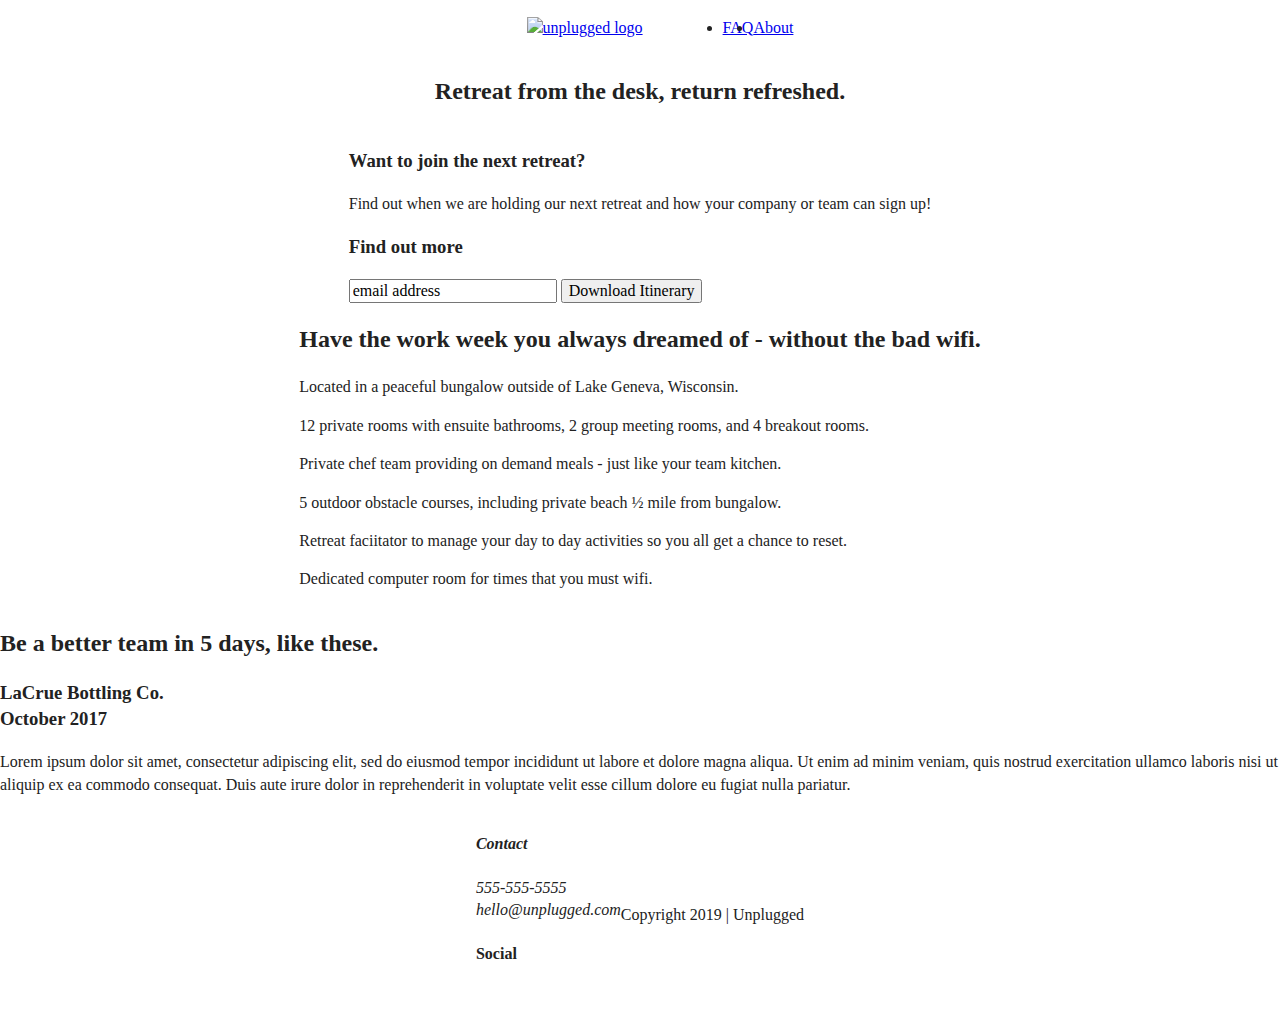
==== index.html @ 2c7565e3 "initial css model and updated index home and about pages" ====
<!doctype html>
<html class="no-js" lang="">

<head>
  <meta charset="utf-8">
  <title>Unplugged Site</title>
  <meta name="description" content="">
  <meta name="viewport" content="width=device-width, initial-scale=1">

  <link rel="manifest" href="site.webmanifest">
  <link rel="apple-touch-icon" href="icon.png">
  <!-- Place favicon.ico in the root directory -->

  <link rel="stylesheet" href="css/normalize.css">
  <link rel="stylesheet" href="css/main.css">

  <meta name="theme-color" content="#fafafa">
</head>

<body>
  <!--[if IE]>
    <p class="browserupgrade">You are using an <strong>outdated</strong> browser. Please <a href="https://browsehappy.com/">upgrade your browser</a> to improve your experience and security.</p>
  <![endif]-->

<!--header-->
<header>
    <div class="content-wrapper">
        <figure><a href="#"><img src="#" alt="unplugged logo"></a></figure>
            <div class="header-divider"></div>    
            <nav>
                <ul>
                    <li><a href="faq/index.html" target="_blank">FAQ</a></li>
                    <li><a href="about/index.html" target="_blank">About</a></li>
                </ul>    
            </nav>
    </div>
</header>

<main>
    
    <section class="hero-area">
        <div class="content-wrapper">
            <h2>Retreat from the desk, return refreshed.</h2>
            <!--hero image goes in the background here-->
        </div>
    </section>    

    <aside>
        <div class="content-wrapper">
        <div class="form-description">
            <h3>Want to join the next retreat?</h3>
                <p>Find out when we are holding our next retreat and how your company or team can sign up!</p>
        </div>
        
        <div class="form">
            <h3>Find out more</h3>
                <!--form and download goes here-->
                <input type="text" name="name" value="email address">
                <input type="button" value="Download Itinerary">
        </div>
        </div><!--aside wrapper ends here-->
    </aside>
    
    <section class="features">
        <div class="content-wrapper">            
            <h2>Have the work week you always dreamed of &dash; without the bad wifi.</h2>
            <div class="features-items">
                
            <article class="location-info">
                <!--tent icon goes here -->
                <p class="fontawesome-icon"></p>
                <p class="features-item-description">Located in a peaceful bungalow outside of Lake Geneva, Wisconsin.</p>
            </article>

            <article class="accomodations">
                <!--bed icon goes here-->
                <p class="fontawesome-icon"></p>
                <p class="features-item-description">12 private rooms with ensuite bathrooms, 2 group meeting rooms, and 4 breakout rooms.</p>
            </article>

            <article class="meals-info">
                <!--utinsils icon goes here -->
                <p class="fontawesome-icon"></p>
                <p class="features-item-description">Private chef team providing on demand meals - just like your team kitchen.</p>
            </article>

            <article class="team-challenges">
                <!--footprint icon goes here -->
                <p class="fontawesome-icon"></p>
                <p class="features-item-description">5 outdoor obstacle courses, including private beach &half; mile from bungalow.</p>
            </article>

            <article class="facilitator-info">
                <!--smiley face icon goes here -->
                <p class="fontawesome-icon"></p>
                <p class="features-item-description">Retreat faciitator to manage your day to day activities so you all get a chance to reset.</p>
            </article>

            <article class="wifi-info">
                <!--wifi icon goes here-->
                <p class="fontawesome-icon"></p>
                <p class="features-item-description">Dedicated computer room for times that you must wifi.</p>
            </article>
           </div>
        </div>
    </section>
    
    <section class="reviews">
        <div class="content-wrapper">
            <h2>Be a better team in 5 days, like these.</h2>
        
        <article class="reveiw-details">
                <!--team picture goes here-->
                    
                <div class="team-date">
                    <h3>LaCrue Bottling Co. <br> October 2017</h3>
                        <!--description of team experience here -->
                        <p>Lorem ipsum dolor sit amet, consectetur adipiscing elit, sed do eiusmod tempor incididunt ut labore et dolore magna aliqua. Ut enim ad minim veniam, quis nostrud exercitation ullamco laboris nisi ut aliquip ex ea commodo consequat. Duis aute irure dolor in reprehenderit in voluptate velit esse cillum dolore eu fugiat nulla pariatur. </p>
                </div>
            </article>  
        </div>
    </section>
    
</main> <!--end main wrapper-->
    
<footer>
    <div class="content-wrapper">
        <div class="footer-content>">
            <address class="contact">
                <h4>Contact</h4>
                <p>555-555-5555<br>
                hello@unplugged.com</p>
            </address>
            
            <div class="social">
                    <h4>Social</h4>
                <div class="social-icons">
                    <p><a href="https://www.facebook.com/BellaU#!/BellaU" target="_blank"></a></p>
                    <!--other social links here-->
                    <p><a href="https://twitter.com/BelladonnaU/followers" target="_blank"></a></p>
                    <p><a href="https://www.instagram.com/mikkibu/" target="_blank"></a></p>
                </div>
            </div>
        </div> <!--footer content ends -->
    </div> <!--footer content-wrapper ends -->
    
    <div class="copyright">
        <p>Copyright 2019 &vert; Unplugged</p>
    </div>
</footer>    
  
    

    
<!-- Add your site or application content here -->
  
  <script src="js/vendor/modernizr-3.7.1.min.js"></script>
  <script src="https://code.jquery.com/jquery-3.4.1.min.js" integrity="sha256-CSXorXvZcTkaix6Yvo6HppcZGetbYMGWSFlBw8HfCJo=" crossorigin="anonymous"></script>
  <script>window.jQuery || document.write('<script src="js/vendor/jquery-3.4.1.min.js"><\/script>')</script>
  <script src="js/plugins.js"></script>
  <script src="js/main.js"></script>

  <!-- Google Analytics: change UA-XXXXX-Y to be your site's ID. -->
  <script>
    window.ga = function () { ga.q.push(arguments) }; ga.q = []; ga.l = +new Date;
    ga('create', 'UA-XXXXX-Y', 'auto'); ga('set','transport','beacon'); ga('send', 'pageview')
  </script>
  <script src="https://www.google-analytics.com/analytics.js" async></script>
</body>

</html>
---- css/main.css ----
/*! HTML5 Boilerplate v7.2.0 | MIT License | https://html5boilerplate.com/ */

/* main.css 2.0.0 | MIT License | https://github.com/h5bp/main.css#readme */
/*
 * What follows is the result of much research on cross-browser styling.
 * Credit left inline and big thanks to Nicolas Gallagher, Jonathan Neal,
 * Kroc Camen, and the H5BP dev community and team.
 */

/* ==========================================================================
   Base styles: opinionated defaults
   ========================================================================== */

html {
  color: #222;
  font-size: 1em;
  line-height: 1.4;
}

/*
 * Remove text-shadow in selection highlight:
 * https://twitter.com/miketaylr/status/12228805301
 *
 * Vendor-prefixed and regular ::selection selectors cannot be combined:
 * https://stackoverflow.com/a/16982510/7133471
 *
 * Customize the background color to match your design.
 */

::-moz-selection {
  background: #b3d4fc;
  text-shadow: none;
}

::selection {
  background: #b3d4fc;
  text-shadow: none;
}

/*
 * A better looking default horizontal rule
 */

hr {
  display: block;
  height: 1px;
  border: 0;
  border-top: 1px solid #ccc;
  margin: 1em 0;
  padding: 0;
}

/*
 * Remove the gap between audio, canvas, iframes,
 * images, videos and the bottom of their containers:
 * https://github.com/h5bp/html5-boilerplate/issues/440
 */

audio,
canvas,
iframe,
img,
svg,
video {
  vertical-align: middle;
}

/*
 * Remove default fieldset styles.
 */

fieldset {
  border: 0;
  margin: 0;
  padding: 0;
}

/*
 * Allow only vertical resizing of textareas.
 */

textarea {
  resize: vertical;
}

/* ==========================================================================
   Browser Upgrade Prompt
   ========================================================================== */

.browserupgrade {
  margin: 0.2em 0;
  background: #ccc;
  color: #000;
  padding: 0.2em 0;
}

/* ==========================================================================
   Author's custom styles
   ========================================================================== */
 /*****header footer base styles*****/

header, footer {
    display: flex;
    justify-content: center;
    align-items: center;
    flex-flow: row wrap;
}

/* header styles */

header {
    display: flex;
    justify-content: center;
    align-items: center;
    flex-flow: row wrap;

}
header .content-wrapper {
    display: flex;
    justify-content: center;
    align-items: center;
    flex-flow: row wrap;
}
header figure {

}
.header-divider {

}
header nav {
    display: flex;
    justify-content: center;
    align-items: center;
    flex-flow: row wrap;
}
header na {
    display: flex;
    justify-content: space-around;
    align-items: center;
    flex-flow: row wrap;
}
header nav ul {
    display: flex;
    justify-content: space-around;
}
/*Footer */
footer {
    display: flex;
    justify-content: center;
    align-items: center;
    flex-flow: row wrap;
}
.footer content-wrapper {
    
}
.contact {
    
}
.social {
    
}
footer .social-icons {
    display: flex;
    justify-content: space-around;
    align-items: center;
}
footer .social-icons p {
    display: flex;
    justify-content: center;
    align-items: center;
}

/*****Mobile Styles - Homepage *****/

/* Hero Area */
.hero-area {
    display: flex;
    justify-content: center;
    flex-flow: row wrap;
}

.hero-area .content-wrapper {
    
}

/* Aside */

aside {
    display: flex;
    justify-content: center;
    align-items: center;
    flex-flow: row wrap;
}
aside .content-wrapper{
    
}
.form-description {
    
}
.form {
    
}

/*Features*/

.features {
    display: flex;
    justify-content: center;
    flex-flow: row wrap;
}

.features .content-wrapper {
    
}

.feature-items {
    display: flex;
    justify-content: center;
    align-items: center;
    flex-flow: row wrap;
}
.location-info{
    
}
.accomodations {
    
}

.meals-info{
    
}
.team-challenges {
    
}
.facilitator-info{
    
}
.wifi-info {
    
}

/*Reviews */

.reviews {
    display: flex;
    justify-content: center;
    flex-flow: row wrap;
}
.reviews .content-wrapper {
    
}
.review-details {
    
}
.team-date{
    
}

/**************** About Page ******************/

/* Mission */
.mission {
    display: flex;
    justify-content: center;
    align-items: center;
    flex-flow: row wrap;
}



/* Map */
.map figure {
    
}

/* Contact */
.contact-section {
    display: flex;
    justify-content: center;
    align-items: center;
    flex-flow: row wrap;
}




/**************** FAQ Page ********************/

faqs {
    display: flex;
    justify-content: center;
    flex-flow: row wrap;
}

faqs .content-wrapper {
    display: flex;
    justify-content: center;
    align-items: center;
    flex-flow: row wrap;
}


/* ==========================================================================
   Helper classes
   ========================================================================== */

/*
 * Hide visually and from screen readers
 */

.hidden {
  display: none !important;
}

/*
* Hide only visually, but have it available for screen readers:
* https://snook.ca/archives/html_and_css/hiding-content-for-accessibility
*
* 1. For long content, line feeds are not interpreted as spaces and small width
*    causes content to wrap 1 word per line:
*    https://medium.com/@jessebeach/beware-smushed-off-screen-accessible-text-5952a4c2cbfe
*/

.sr-only {
  border: 0;
  clip: rect(0, 0, 0, 0);
  height: 1px;
  margin: -1px;
  overflow: hidden;
  padding: 0;
  position: absolute;
  white-space: nowrap;
  width: 1px;
  /* 1 */
}

/*
* Extends the .sr-only class to allow the element
* to be focusable when navigated to via the keyboard:
* https://www.drupal.org/node/897638
*/

.sr-only.focusable:active,
.sr-only.focusable:focus {
  clip: auto;
  height: auto;
  margin: 0;
  overflow: visible;
  position: static;
  white-space: inherit;
  width: auto;
}

/*
* Hide visually and from screen readers, but maintain layout
*/

.invisible {
  visibility: hidden;
}

/*
* Clearfix: contain floats
*
* For modern browsers
* 1. The space content is one way to avoid an Opera bug when the
*    `contenteditable` attribute is included anywhere else in the document.
*    Otherwise it causes space to appear at the top and bottom of elements
*    that receive the `clearfix` class.
* 2. The use of `table` rather than `block` is only necessary if using
*    `:before` to contain the top-margins of child elements.
*/

.clearfix:before,
.clearfix:after {
  content: " ";
  /* 1 */
  display: table;
  /* 2 */
}

.clearfix:after {
  clear: both;
}

/* ==========================================================================
   EXAMPLE Media Queries for Responsive Design.
   These examples override the primary ('mobile first') styles.
   Modify as content requires.
   ========================================================================== */

@media only screen and (min-width: 35em) {
  /* Style adjustments for viewports that meet the condition */
}

@media print,
  (-webkit-min-device-pixel-ratio: 1.25),
  (min-resolution: 1.25dppx),
  (min-resolution: 120dpi) {
  /* Style adjustments for high resolution devices */
}

/* ==========================================================================
   Print styles.
   Inlined to avoid the additional HTTP request:
   https://www.phpied.com/delay-loading-your-print-css/
   ========================================================================== */

@media print {
  *,
  *:before,
  *:after {
    background: transparent !important;
    color: #000 !important;
    /* Black prints faster */
    -webkit-box-shadow: none !important;
    box-shadow: none !important;
    text-shadow: none !important;
  }
  a,
  a:visited {
    text-decoration: underline;
  }
  a[href]:after {
    content: " (" attr(href) ")";
  }
  abbr[title]:after {
    content: " (" attr(title) ")";
  }
  /*
     * Don't show links that are fragment identifiers,
     * or use the `javascript:` pseudo protocol
     */
  a[href^="#"]:after,
  a[href^="javascript:"]:after {
    content: "";
  }
  pre {
    white-space: pre-wrap !important;
  }
  pre,
  blockquote {
    border: 1px solid #999;
    page-break-inside: avoid;
  }
  /*
     * Printing Tables:
     * https://web.archive.org/web/20180815150934/http://css-discuss.incutio.com/wiki/Printing_Tables
     */
  thead {
    display: table-header-group;
  }
  tr,
  img {
    page-break-inside: avoid;
  }
  p,
  h2,
  h3 {
    orphans: 3;
    widows: 3;
  }
  h2,
  h3 {
    page-break-after: avoid;
  }
}
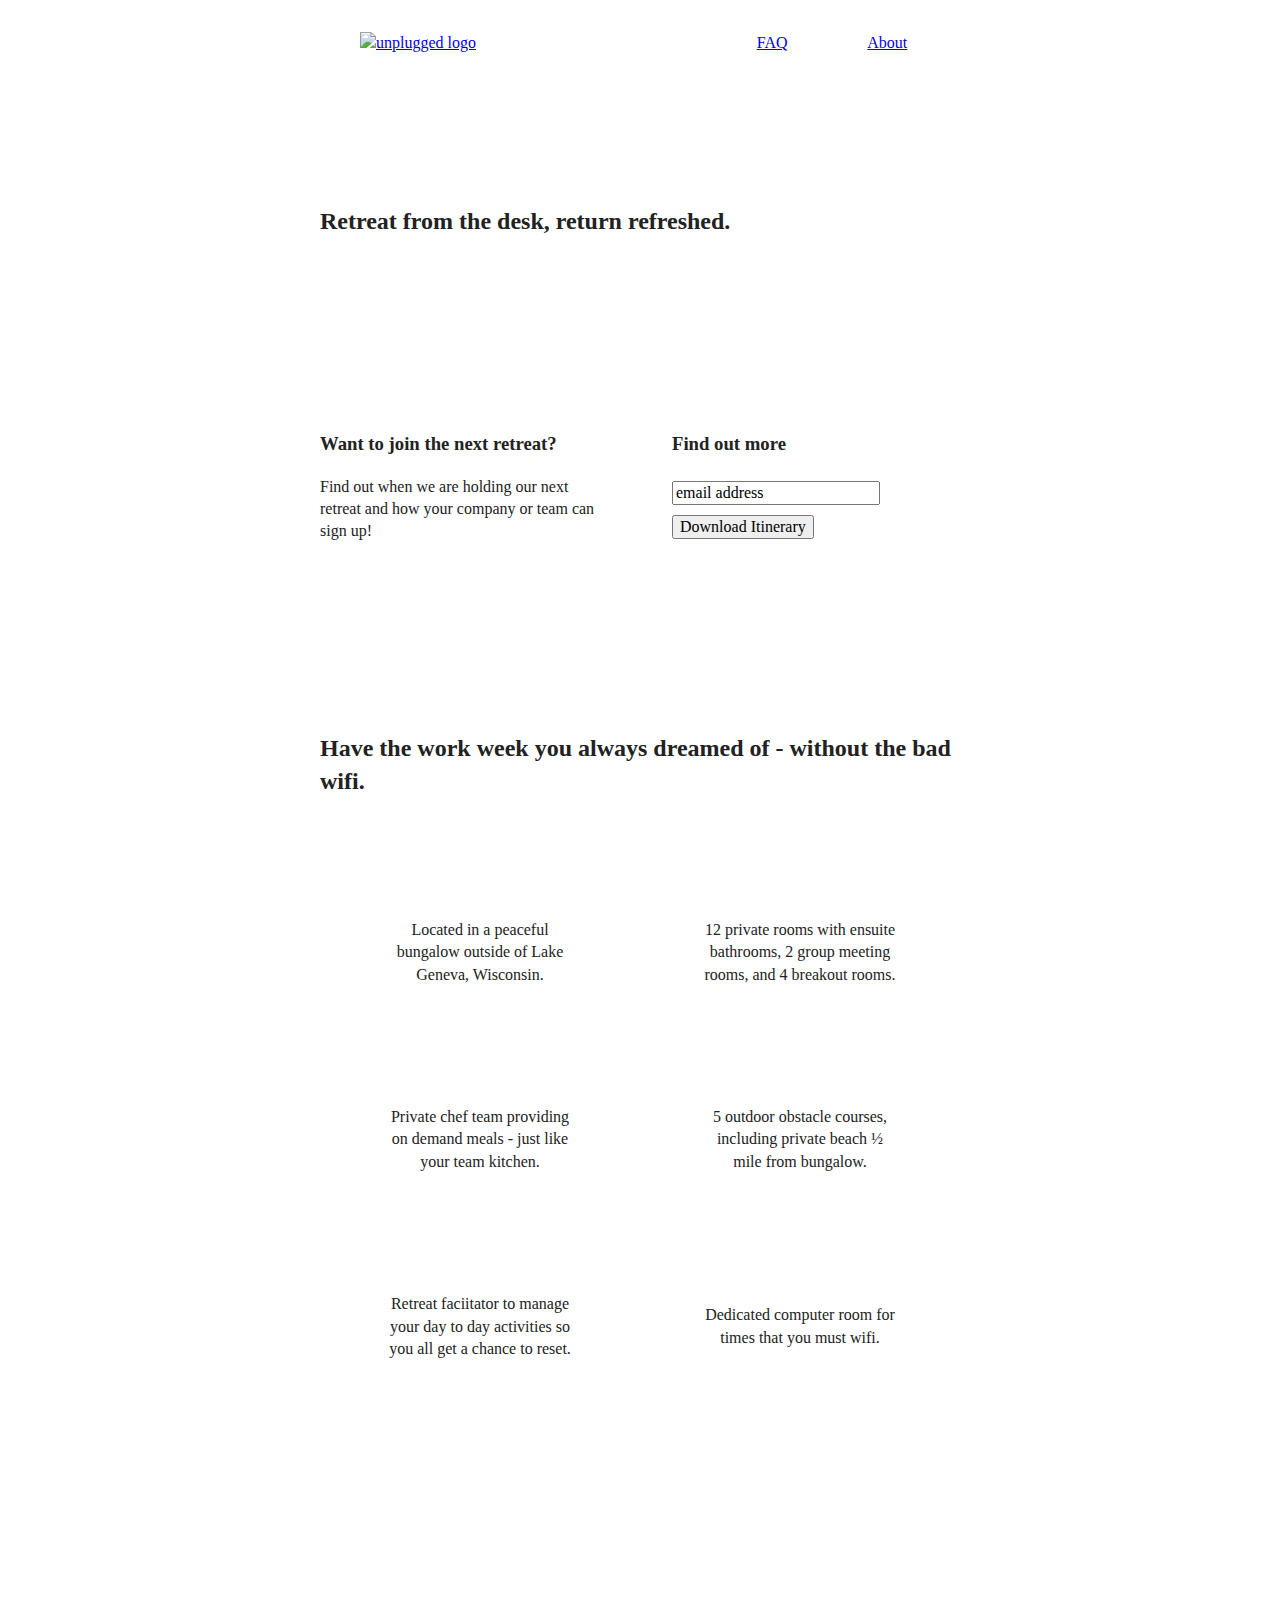
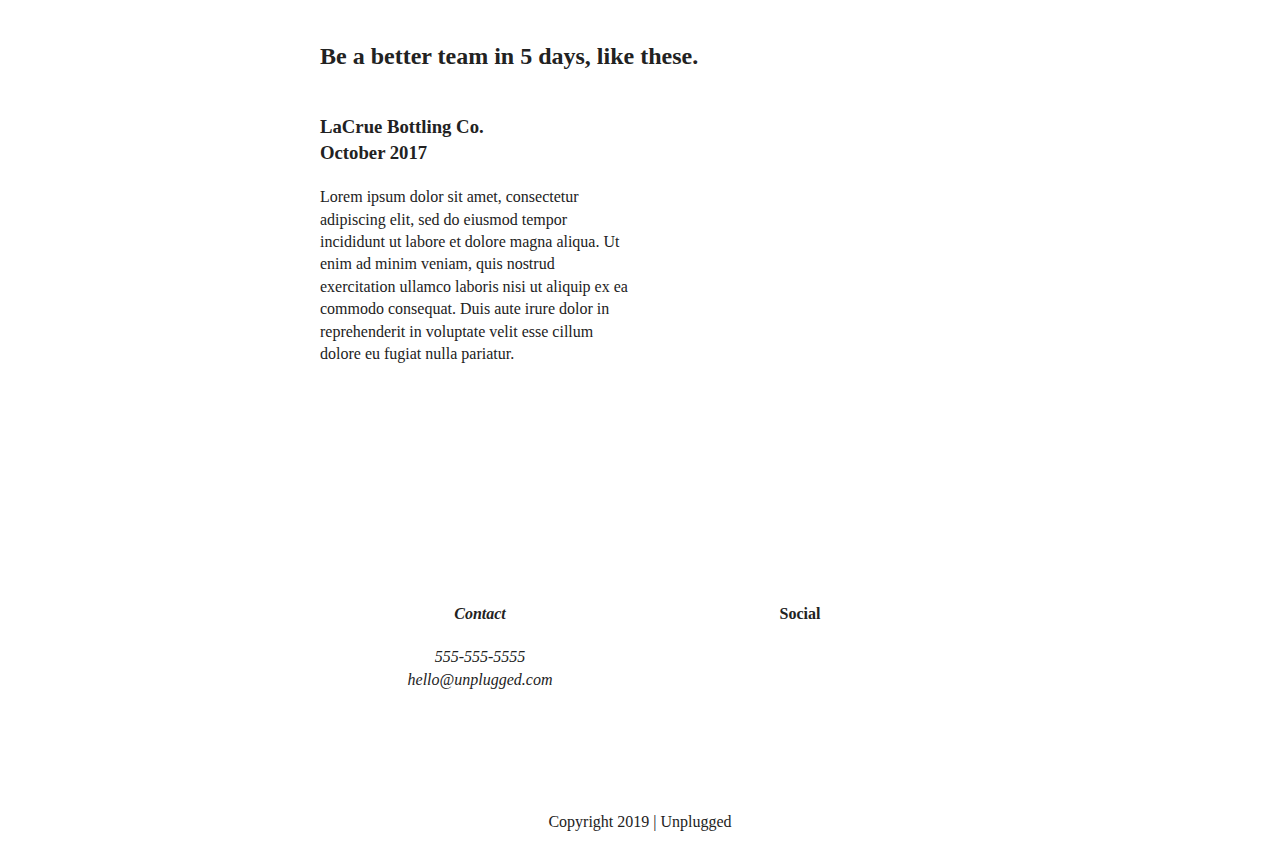
==== commit 96f2fcc5: "update typos on html/css - fixed coding after those corrections" ====
--- a/index.html
+++ b/index.html
@@ -125,7 +125,7 @@
     
 <footer>
     <div class="content-wrapper">
-        <div class="footer-content>">
+        <div class="footer-content">
             <address class="contact">
                 <h4>Contact</h4>
                 <p>555-555-5555<br>
--- a/css/main.css
+++ b/css/main.css
@@ -97,6 +97,12 @@
 /* ==========================================================================
    Author's custom styles
    ========================================================================== */
+
+.content-wrapper {
+    width: 90%;
+    margin: 50px 0;
+}
+
  /*****header footer base styles*****/
 
 header, footer {
@@ -109,79 +115,97 @@
 /* header styles */
 
 header {
-    display: flex;
-    justify-content: center;
-    align-items: center;
-    flex-flow: row wrap;
-
-}
+    padding: 15px 0;
+}
+
 header .content-wrapper {
     display: flex;
     justify-content: center;
     align-items: center;
     flex-flow: row wrap;
-}
+    margin: 0;
+}
+
 header figure {
-
-}
+    width: 100%;
+}
+
 .header-divider {
-
-}
+    width: 100%;
+    height: 1px;
+    margin: 10px 0 20px 0;
+}
+
 header nav {
     display: flex;
-    justify-content: center;
-    align-items: center;
-    flex-flow: row wrap;
-}
-header na {
-    display: flex;
     justify-content: space-around;
     align-items: center;
-    flex-flow: row wrap;
-}
+    flex-flow: row;
+    width: 60%;
+}
+
 header nav ul {
     display: flex;
     justify-content: space-around;
-}
+    width: 90%;
+    padding-left: 0;
+}
+
+header nav li {
+    list-style: none;
+}
+
 /*Footer */
+
 footer {
-    display: flex;
-    justify-content: center;
-    align-items: center;
-    flex-flow: row wrap;
-}
+    flex-direction: column;
+}
+
+footer p {
+    margin: 0;
+}
+
 .footer content-wrapper {
-    
-}
-.contact {
-    
-}
-.social {
-    
+    width: 55%;
+    margin: 50px 0;
+}
+
+footer .contact {
+    margin-bottom: 50px;
+    text-align: center;
+}
+
+.social h4 {
+    text-align: center;
 }
 footer .social-icons {
     display: flex;
     justify-content: space-around;
     align-items: center;
 }
+
 footer .social-icons p {
     display: flex;
     justify-content: center;
     align-items: center;
 }
 
+footer .copyright {
+    margin: 20px 0;
+    text-align: center;
+}
+
 /*****Mobile Styles - Homepage *****/
+
 
 /* Hero Area */
 .hero-area {
     display: flex;
     justify-content: center;
     flex-flow: row wrap;
-}
-
-.hero-area .content-wrapper {
-    
-}
+    
+}
+
 
 /* Aside */
 
@@ -191,14 +215,14 @@
     align-items: center;
     flex-flow: row wrap;
 }
+
 aside .content-wrapper{
-    
-}
-.form-description {
-    
-}
-.form {
-    
+    margin: 10px 0;
+    padding: 3px 10px;
+}
+
+.form input {
+    margin: 5px 0;
 }
 
 /*Features*/
@@ -206,37 +230,27 @@
 .features {
     display: flex;
     justify-content: center;
-    flex-flow: row wrap;
-}
-
-.features .content-wrapper {
-    
-}
-
-.feature-items {
-    display: flex;
-    justify-content: center;
-    align-items: center;
-    flex-flow: row wrap;
-}
-.location-info{
-    
-}
-.accomodations {
-    
-}
-
-.meals-info{
-    
-}
-.team-challenges {
-    
-}
-.facilitator-info{
-    
-}
-.wifi-info {
-    
+    align-content: center;
+}
+.features h2 {
+    margin-bottom: 60px;
+}
+
+.features article {
+    width: 55%;
+    margin: 30px 0;
+}
+
+.features .features-items {
+    display: flex;
+    justify-content: center;
+    align-items: center;
+    flex-flow: row wrap;
+}
+
+.features p {
+    margin: 0;
+    text-align: center;
 }
 
 /*Reviews */
@@ -246,14 +260,13 @@
     justify-content: center;
     flex-flow: row wrap;
 }
-.reviews .content-wrapper {
-    
-}
-.review-details {
-    
-}
-.team-date{
-    
+
+.review h2 {
+    margin-bottom: 40px;
+}
+.team-date h3 {
+    width: 55%;
+    margin: 20px 0;
 }
 
 /**************** About Page ******************/
@@ -264,8 +277,19 @@
     justify-content: center;
     align-items: center;
     flex-flow: row wrap;
-}
-
+    margin: 50px 0;
+}
+
+.contact-section {
+    display: flex;
+    justify-content: center;
+    align-items: center;
+    flex-flow: row wrap;
+}
+
+.mission-content p {
+    margin: 20px 0;
+}
 
 
 /* Map */
@@ -281,24 +305,42 @@
     flex-flow: row wrap;
 }
 
-
+.contact-content p {
+    margin: 0;
+}
+.facilitator-info {
+    width: 45%;
+}
 
 
 /**************** FAQ Page ********************/
 
-faqs {
-    display: flex;
-    justify-content: center;
-    flex-flow: row wrap;
-}
-
-faqs .content-wrapper {
-    display: flex;
-    justify-content: center;
-    align-items: center;
-    flex-flow: row wrap;
-}
-
+.faq {
+    display: flex;
+    justify-content: center;
+    align-content: center;
+    flex-flow: row wrap;
+}
+
+.faq .content-wrapper {
+    display: flex;
+    justify-content: center;
+    align-items: center;
+    flex-flow: row wrap;
+    margin: 50px 0 0 0;
+}
+
+.faq h1 {
+    margin-bottom: 50px;
+}
+
+.faq h2 {
+    margin-bottom: 10px;
+}
+
+.faq p {
+    margin-bottom: 50px;
+}
 
 /* ==========================================================================
    Helper classes
@@ -388,16 +430,153 @@
    These examples override the primary ('mobile first') styles.
    Modify as content requires.
    ========================================================================== */
-
-@media only screen and (min-width: 35em) {
-  /* Style adjustments for viewports that meet the condition */
-}
-
-@media print,
-  (-webkit-min-device-pixel-ratio: 1.25),
-  (min-resolution: 1.25dppx),
-  (min-resolution: 120dpi) {
-  /* Style adjustments for high resolution devices */
+@media only screen and (min-width: 768px) {
+    .content-wrapper {
+        max-width: 640px;
+        margin: 100px 0;
+    }
+    /*Header*/
+    
+    header .content-wrapper {
+        width: 100%;
+        justify-content: space-between;
+        align-items: basline;
+    }
+    header figure {
+        width: 40%;
+    }
+    header nav {
+        width: 40%;
+    }
+     .header-divider {
+        display: none;
+    }
+    header nav ul {
+        justify-content: space-around;
+    }
+   
+    
+    /*Hero Area*/
+    
+    /*Aside Area*/
+    aside .content-wrapper {
+        margin: 50px 0;
+        display: flex;
+        justify-content: space-between;
+        flex-flow: row wrap;
+    }
+    aside .content-wrapper .form-description,
+    aside .content-wrapper .form {
+        width: 45%;
+        margin: 0;
+    }
+    
+    /*Features */
+    
+    .features .feature-items {
+        display: flex;
+        justify-content: center;
+        align-content: center;
+        flex-flow: row wrap;
+    }
+    
+    .features article {
+        display: flex;
+        justify-content: center;
+        align-content: center;
+        flex-flow: column wrap;
+        flex-basis: 50%;
+        padding: 0;       
+    }
+    
+    .features .features-item-description {
+        width: 60%;
+        margin: 30px 0;
+        padding: 0;
+    }
+    
+    /*Reviews */
+    .reviews article {
+        display: flex;
+        justify-content: space-between;
+    }
+    .reviews article div {
+        width: 49%;
+    }
+    
+    
+    /*Footer */
+        
+    footer .content-wrapper {
+        max-width: 640px;
+        margin: 100px 0;
+    }
+    
+    .footer-content {
+        display: flex;
+        justify-content: space-between;
+        align-content: center;
+}
+    
+    footer .contact {
+        width: 50%;
+        margin-bottom: 0;
+    }
+    footer .social {
+        width: 50%;
+        margin-bottom: 0;
+    }
+    
+    footer .copyright {
+        width: 100%;
+    }
+    
+    
+    
+    /******About Page******/
+    .mission-content {
+        display: flex;
+        justify-content: space-between;
+        align-items: center;
+    }
+    .mission-content p {
+        width: 45%;
+    }
+    .contact-section .content-wrapper h2 {
+        width: 80%;
+    }
+    .contact-content {
+        display: flex;
+        justify-content: space-between;
+        align-items: flex-start;
+    }
+    .gen-info .facilitator-info {
+        width: 50%;
+    }
+    
+    
+    /******FAQ Page******/
+    .faq .content-wrapper {
+        justify-content: space-between;
+    }
+    .faq-content {
+        flex-basis: 40%;
+    }
+    .faq h2 {
+        width: 100%;
+    }
+    .faq {
+        flex-basis: 100%;
+    }
+    
+}
+
+
+
+/**************desktop************/
+
+@media only screen and (min-width: 1200px) {
+    /*Desktop styles here*/
 }
 
 /* ==========================================================================
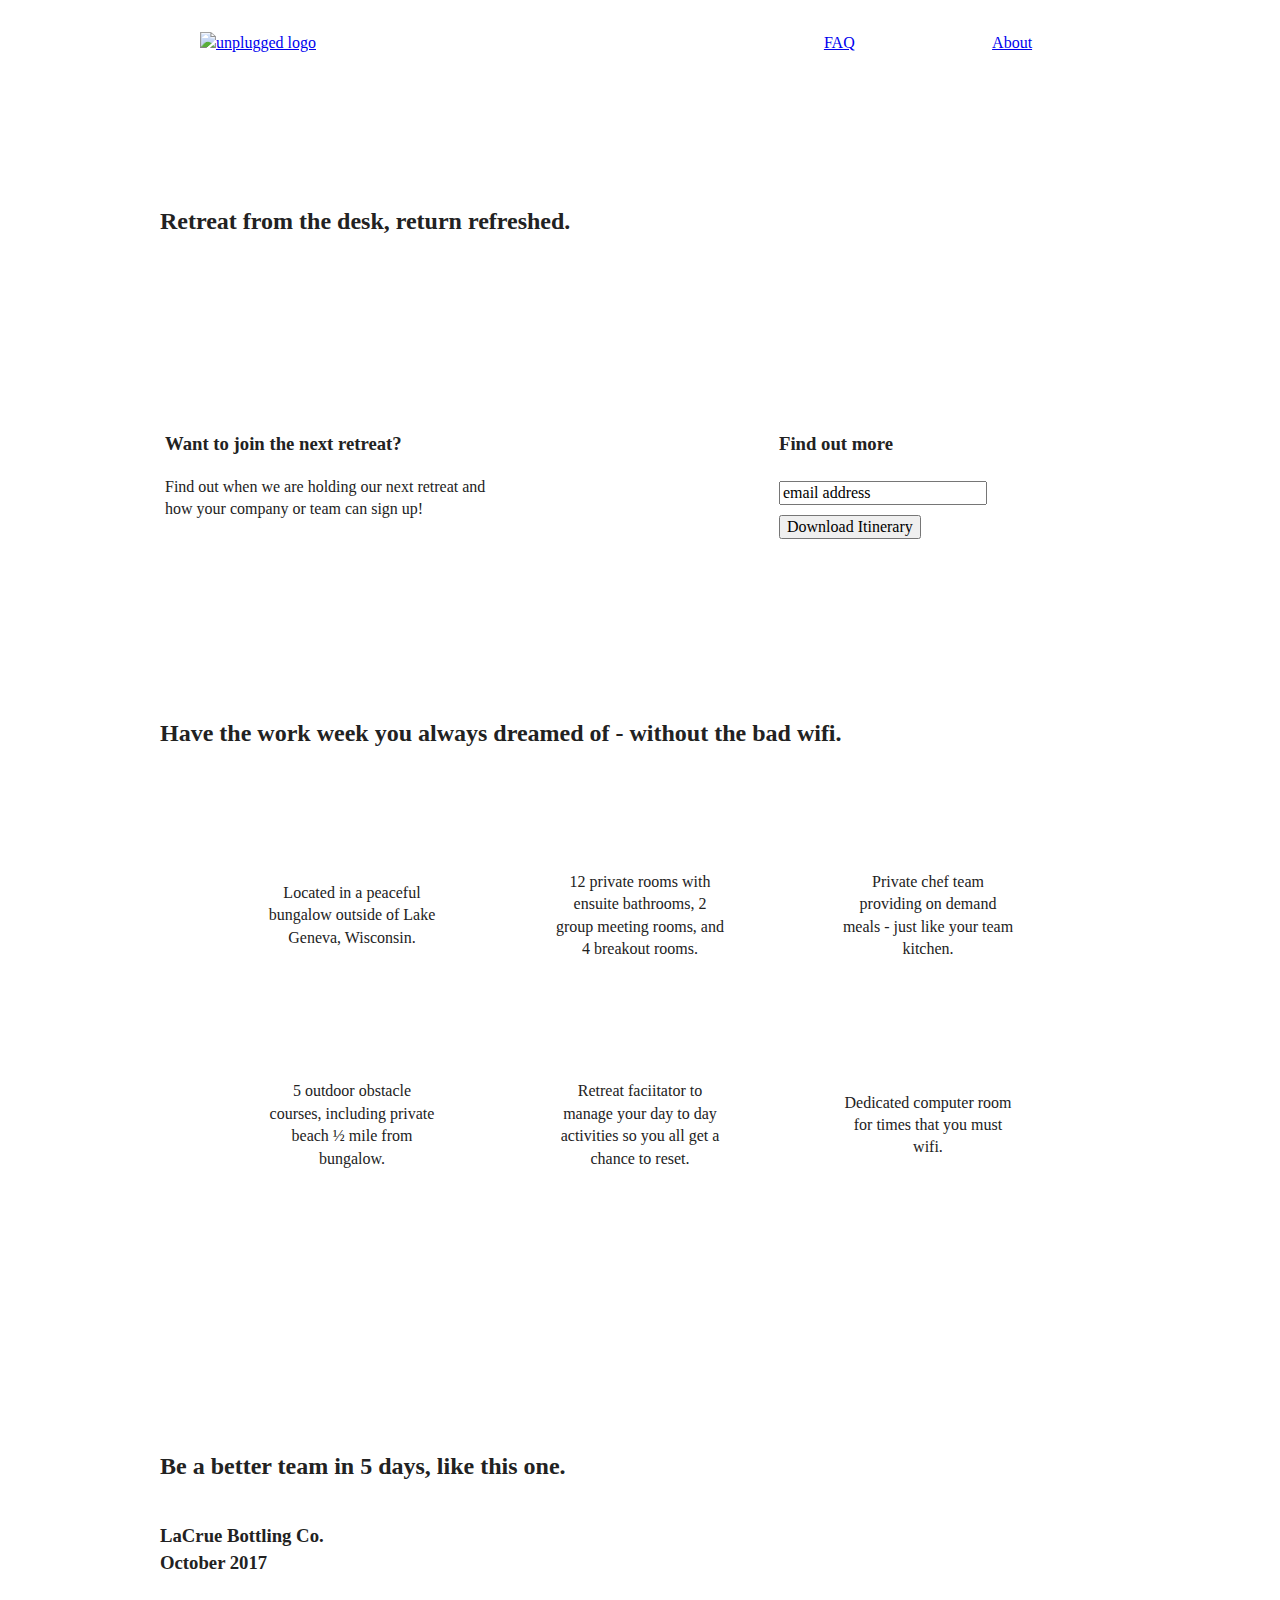
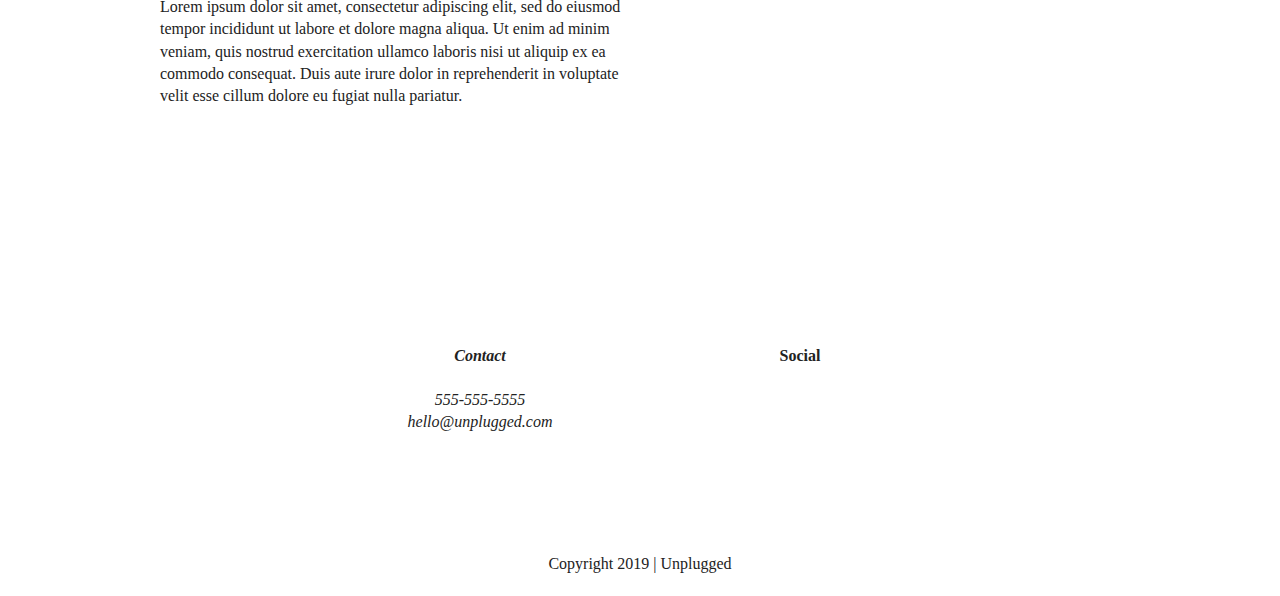
==== commit 5e51b7fa: "updated css for desktop media queries" ====
--- a/index.html
+++ b/index.html
@@ -107,7 +107,7 @@
     
     <section class="reviews">
         <div class="content-wrapper">
-            <h2>Be a better team in 5 days, like these.</h2>
+            <h2>Be a better team in 5 days, like this one.</h2>
         
         <article class="reveiw-details">
                 <!--team picture goes here-->
--- a/css/main.css
+++ b/css/main.css
@@ -560,7 +560,7 @@
         justify-content: space-between;
     }
     .faq-content {
-        flex-basis: 40%;
+        flex-basis: 45%;
     }
     .faq h2 {
         width: 100%;
@@ -573,10 +573,75 @@
 
 
 
-/**************desktop************/
+/**************Desktop************/
 
 @media only screen and (min-width: 1200px) {
     /*Desktop styles here*/
+     .content-wrapper {
+        max-width: 960px;
+        margin: 100px 0;
+    }
+
+    /**Header**/
+     
+    /**Hero**/
+    .hero-area h1 {
+        width: 75%;
+    }
+    
+    /**Aside**/
+    aside .content-wrapper {
+        justify-content: space-between;
+    }
+    
+    aside .content-wrapper .form-description,
+    aside .content-wrapper .form {
+        width: 35%;
+        margin: 0 5px;
+    }
+    
+    /**Features**/
+    .features h2 {
+        width: 92%;
+    }
+    
+    .features article {
+        flex-basis: 30%;
+    }
+    
+    /**Reviews**/
+    .reviews article div {
+        width: 48%
+    }
+    
+    /********About Page ********/
+    
+    .mission h2, .contact-section .contact-wrapper h2 {
+        width: 90%;
+    }
+    
+    .contact-section .content-wrapper h2 {
+        margin-bottom: 25px;
+    }
+    
+    
+    
+    /********FAQ********/
+    
+    .faq h1 {
+        width: 75%;
+    }
+    
+    .faq h2 {
+        width: 100%;
+        
+    }
+    
+    .faq-content {
+        flex-basis: 44%;
+    }
+    
+    
 }
 
 /* ==========================================================================
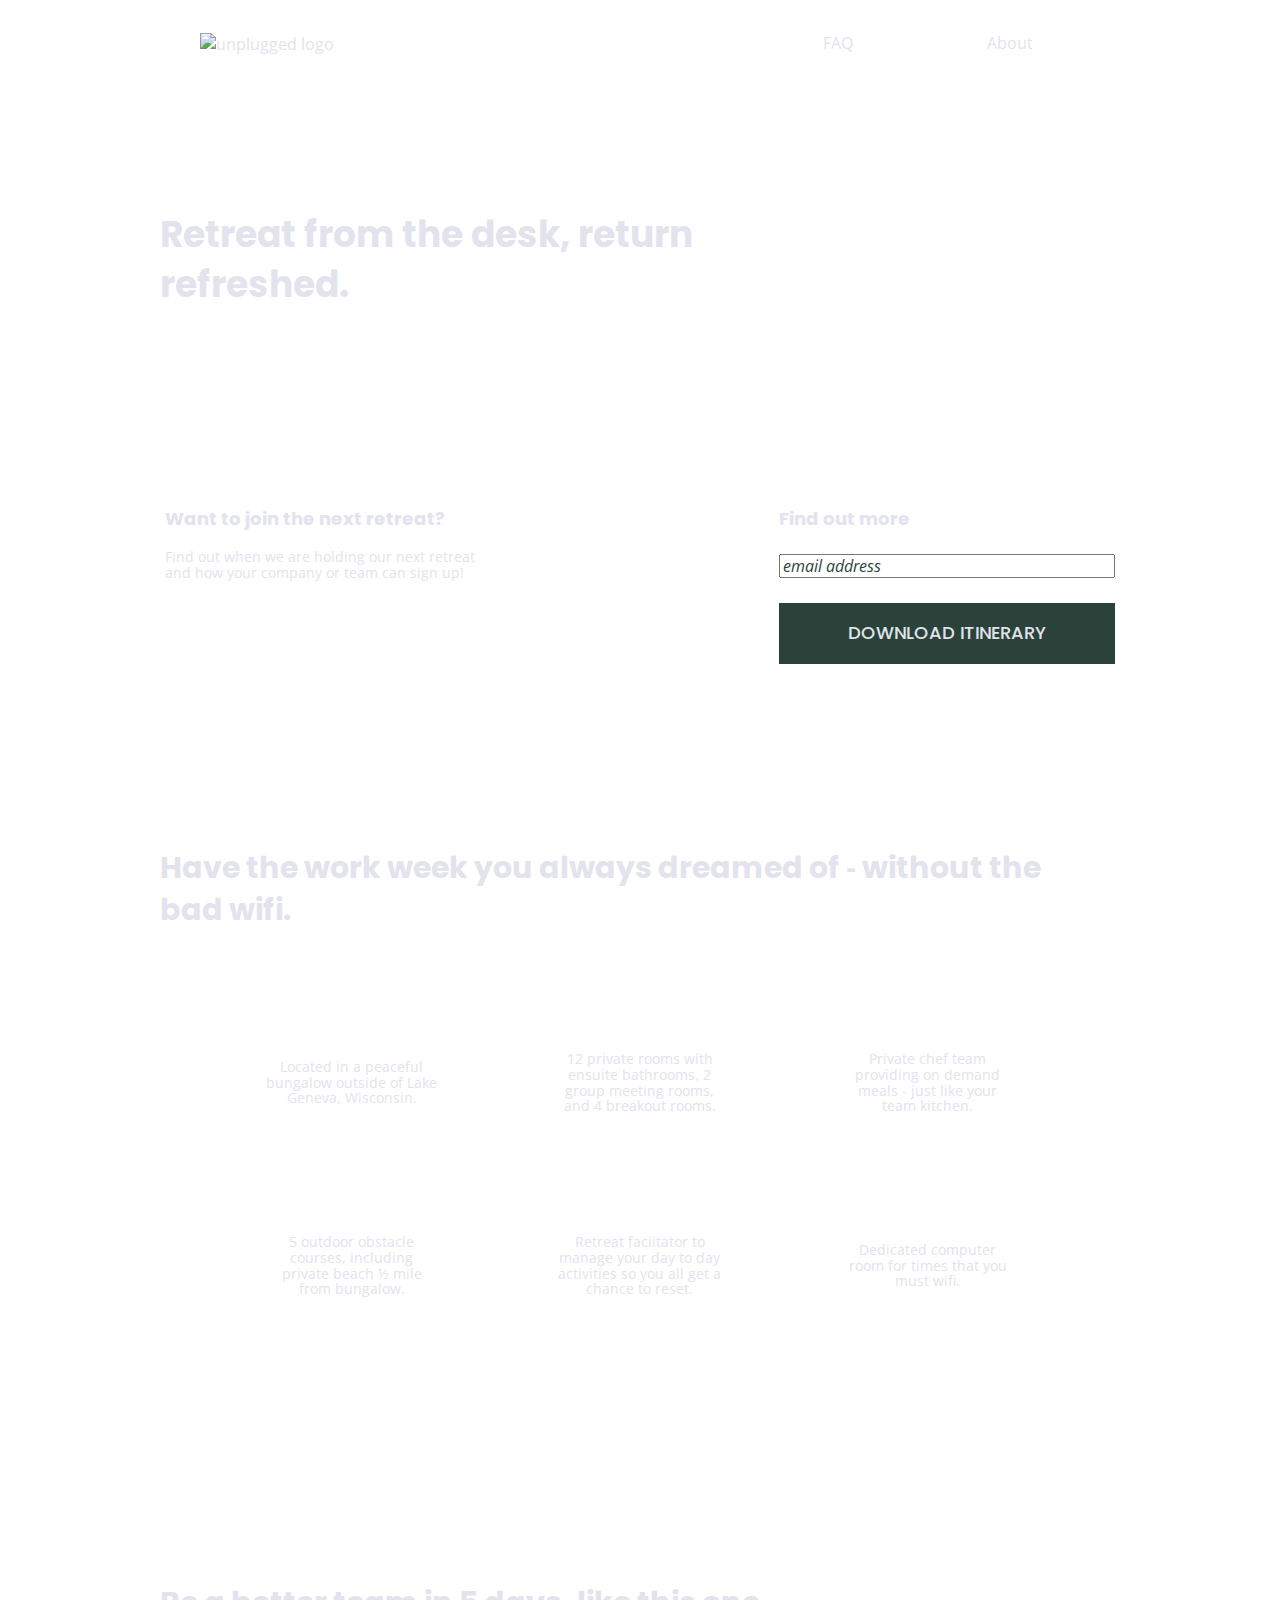
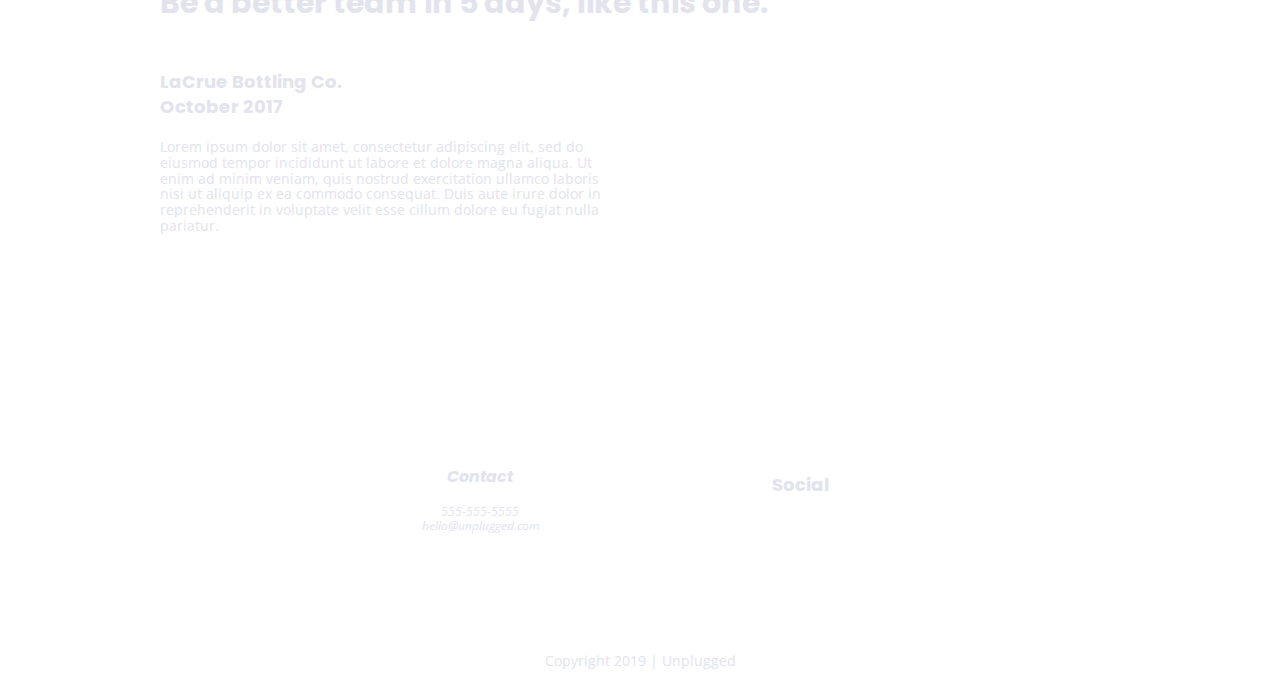
==== commit 65d44d99: "update html and css for font styles" ====
--- a/index.html
+++ b/index.html
@@ -15,6 +15,10 @@
   <link rel="stylesheet" href="css/main.css">
 
   <meta name="theme-color" content="#fafafa">
+    
+<!--Google Fonts-->  	
+<link href="https://fonts.googleapis.com/css?family=Open+Sans:400,700|Poppins:500,700" rel="stylesheet">
+    
 </head>
 
 <body>
@@ -40,7 +44,7 @@
     
     <section class="hero-area">
         <div class="content-wrapper">
-            <h2>Retreat from the desk, return refreshed.</h2>
+            <h1>Retreat from the desk, return refreshed.</h1>
             <!--hero image goes in the background here-->
         </div>
     </section>    
--- a/css/main.css
+++ b/css/main.css
@@ -97,6 +97,68 @@
 /* ==========================================================================
    Author's custom styles
    ========================================================================== */
+/*** General Styles ***/
+
+html {
+    font-size: 16px;
+}
+
+body {
+    font-family: 'Open Sans', sans-serif; 
+    font-size: 1em;
+    color: #e2e3ed;
+}
+
+ul, ol {
+    list-style-type: none;
+}
+
+a {
+    color: #e2e3ed;
+    text-decoration: none;
+}
+
+h1 {
+    font-family: 'Poppins', sans-serif; 
+    font-size: 2.25em;
+}
+h2 {
+    font-family: 'Poppins', sans-serif; 
+    font-size: 1.875em;
+}
+
+h3, h4 {
+    font-family: 'Poppins', sans-serif; 
+    font-size: 1.125em;
+}
+
+
+p {
+  font-size: .875em; 
+    line-height: 1.125em;
+}
+
+img {
+    
+}
+
+figure {
+    
+}
+
+address {
+    font-family: 'Open Sans', sans-serif; 
+    font-size: .875em;
+    line-height: 1.125em;
+}
+
+.content-wrapper {
+    
+}
+
+
+
+
 
 .content-wrapper {
     width: 90%;
@@ -271,6 +333,8 @@
 
 /**************** About Page ******************/
 
+
+
 /* Mission */
 .mission {
     display: flex;
@@ -315,6 +379,10 @@
 
 /**************** FAQ Page ********************/
 
+.faq h2 {
+    font-size: 1.125em;
+    line-height: 1.5em;
+}
 .faq {
     display: flex;
     justify-content: center;
@@ -340,6 +408,32 @@
 
 .faq p {
     margin-bottom: 50px;
+}
+
+
+aside .form {
+  margin-top: 30px;
+}
+ 
+input[type=text] {
+  box-sizing: border-box;
+  width: 100%;
+  color: #2a423a;
+  font-style: italic;
+}
+ 
+input[type=button] {
+  width: 100%;
+  padding: 20px 0;
+  margin-top: 20px;
+  background-color: #2a423a;
+  font-family: 'Poppins', Helvetica, Arial, sans-serif;
+  font-weight: 500;
+  font-size: 1.125em;
+  color: #e2e3ed;
+  border: none;
+  text-align: center;
+  text-transform: uppercase;
 }
 
 /* ==========================================================================
@@ -629,7 +723,7 @@
     /********FAQ********/
     
     .faq h1 {
-        width: 75%;
+        width: 85%;
     }
     
     .faq h2 {
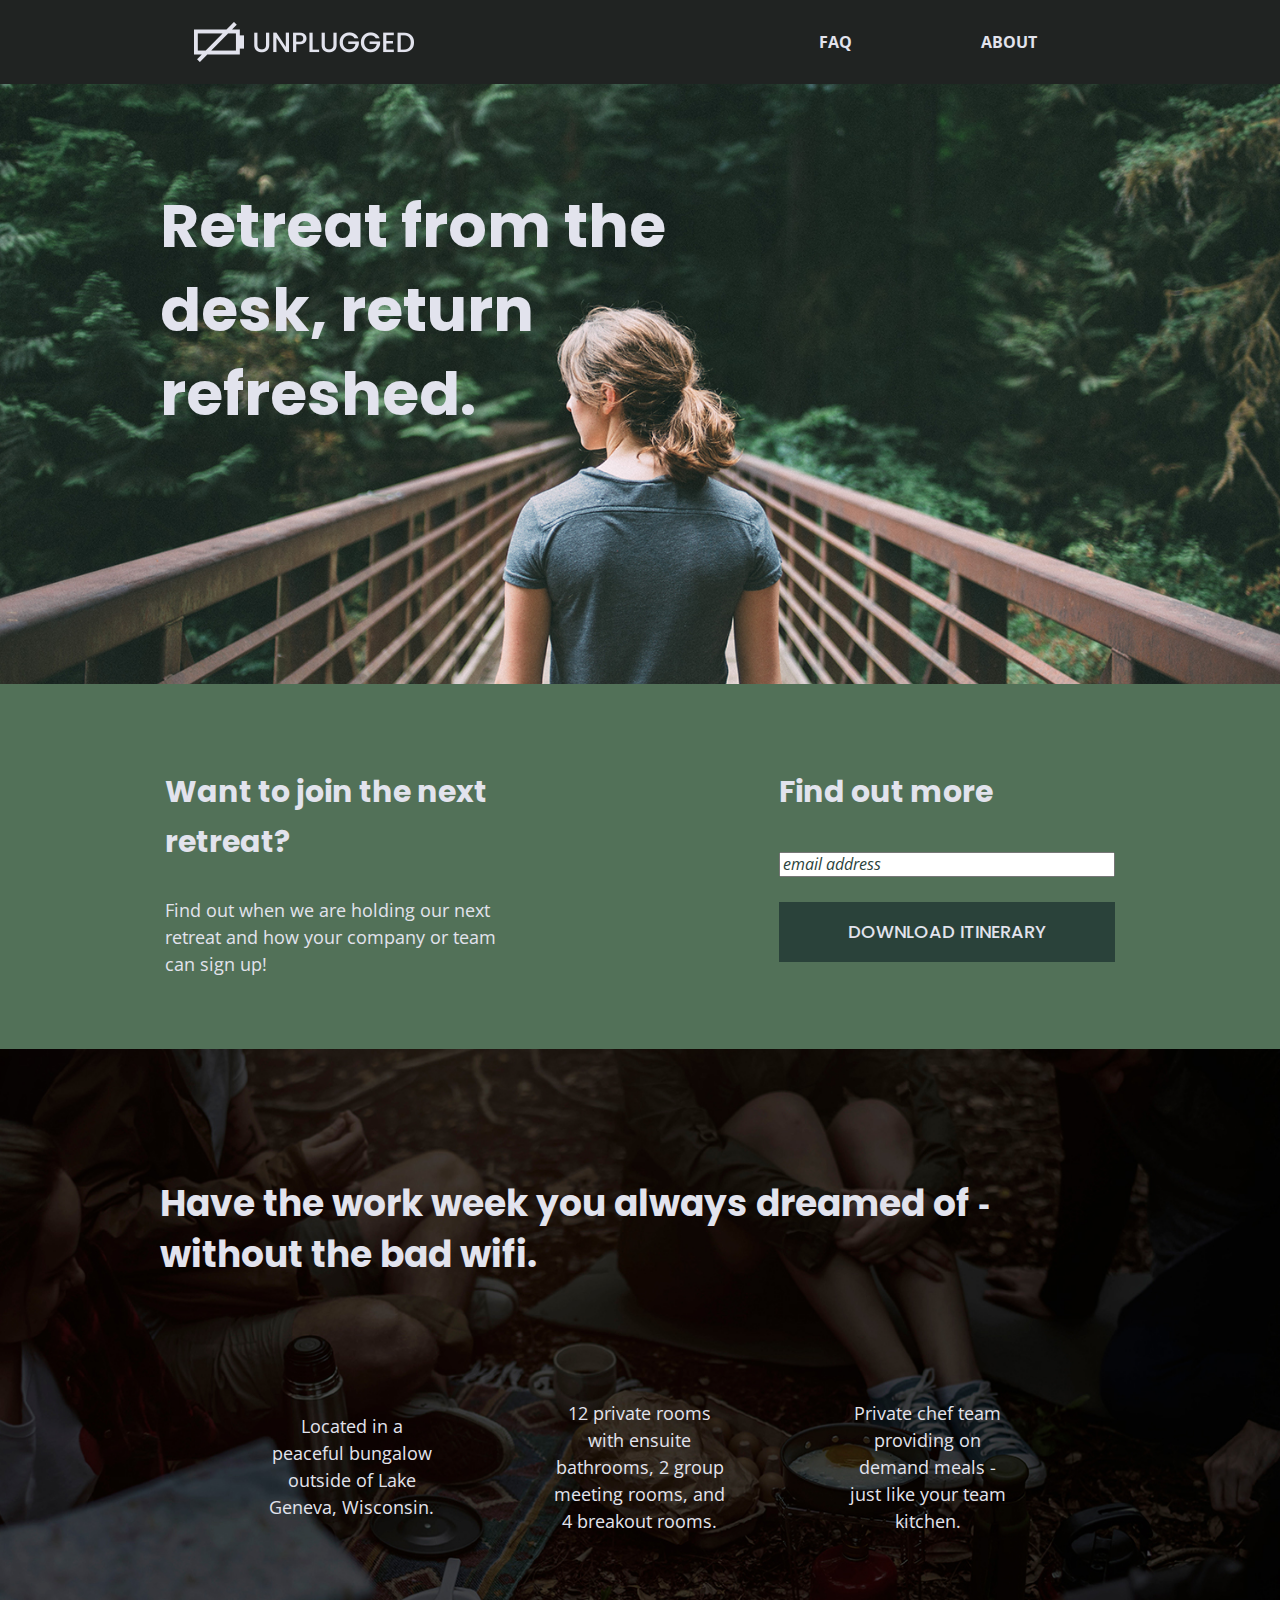
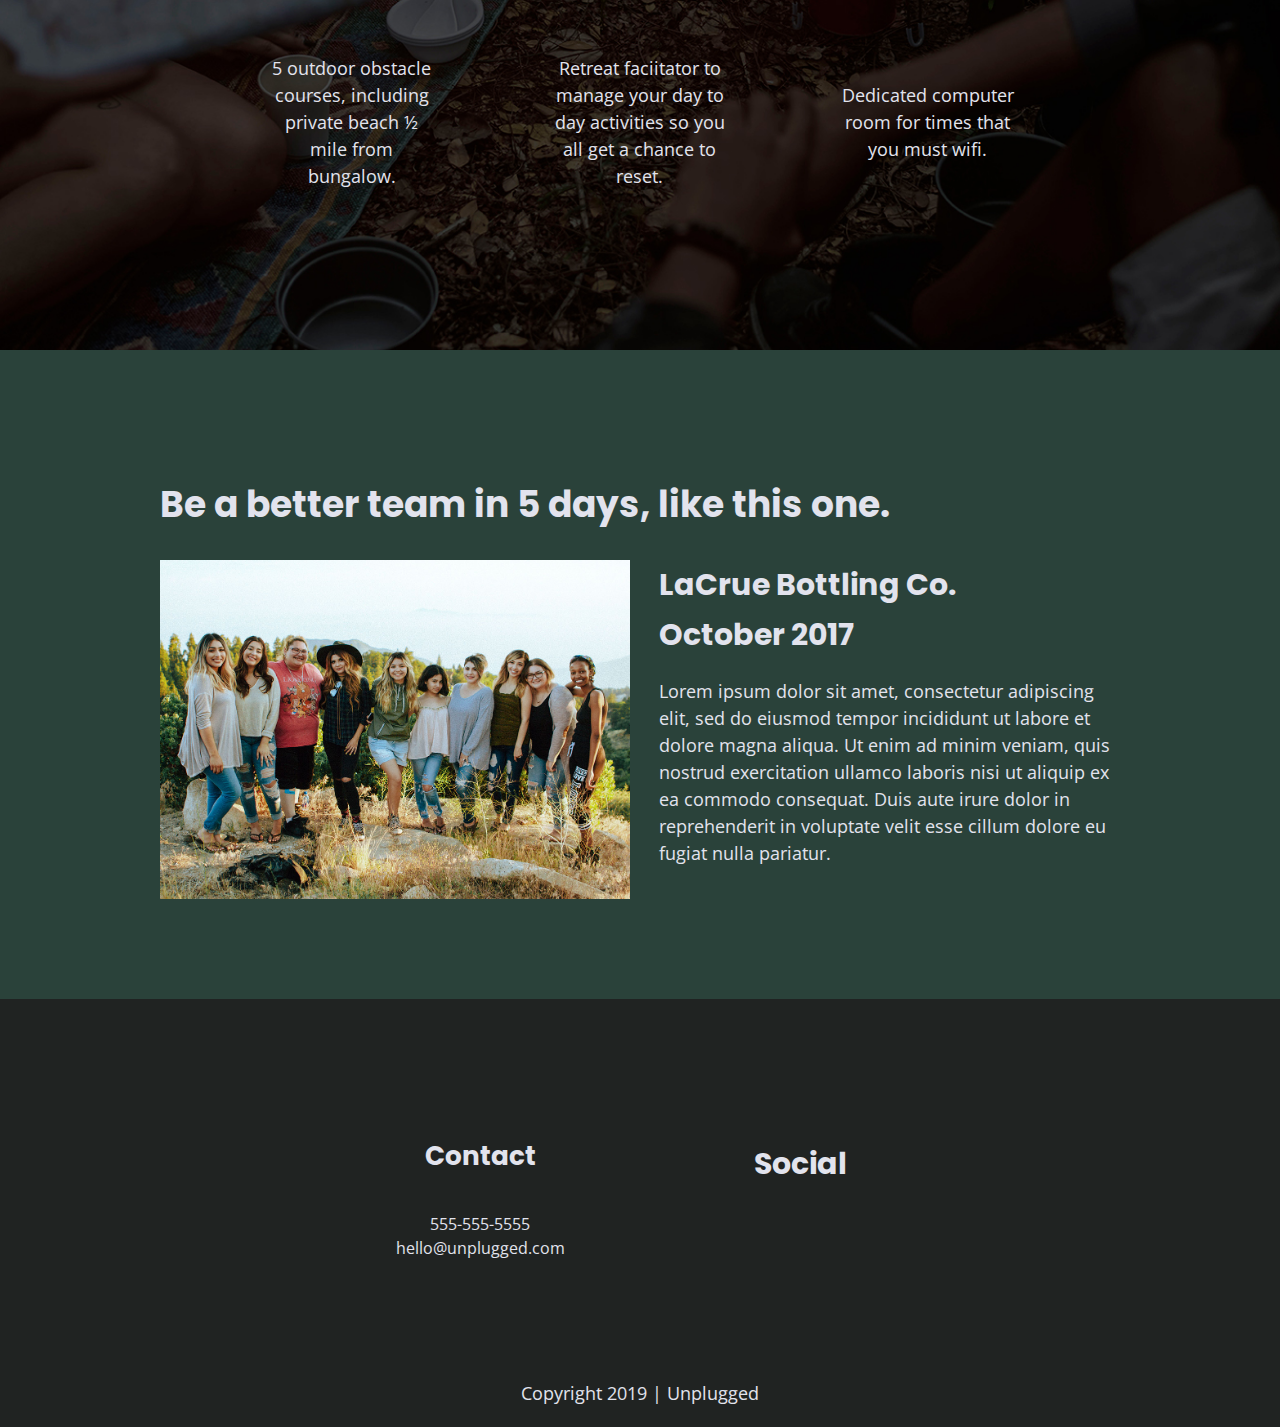
==== commit c0a49711: "added images and updated css and html for images" ====
--- a/index.html
+++ b/index.html
@@ -29,7 +29,7 @@
 <!--header-->
 <header>
     <div class="content-wrapper">
-        <figure><a href="#"><img src="#" alt="unplugged logo"></a></figure>
+        <figure><a href=""><img src="img/Logo.png" alt="unplugged logo"></a></figure>
             <div class="header-divider"></div>    
             <nav>
                 <ul>
@@ -115,7 +115,7 @@
         
         <article class="reveiw-details">
                 <!--team picture goes here-->
-                    
+                   <figure><img src="img/omar-lopez-296944-unsplash.jpg" alt="team photo"></figure>  
                 <div class="team-date">
                     <h3>LaCrue Bottling Co. <br> October 2017</h3>
                         <!--description of team experience here -->
--- a/css/main.css
+++ b/css/main.css
@@ -107,6 +107,7 @@
     font-family: 'Open Sans', sans-serif; 
     font-size: 1em;
     color: #e2e3ed;
+    background: #202322;
 }
 
 ul, ol {
@@ -139,11 +140,11 @@
 }
 
 img {
-    
+   width: 100%; 
 }
 
 figure {
-    
+    margin: 0;    
 }
 
 address {
@@ -152,12 +153,13 @@
     line-height: 1.125em;
 }
 
-.content-wrapper {
-    
-}
-
-
-
+aside, .faq, .mission {
+    background: #527158;
+}
+
+.reviews, .contact-section {
+    background: #2a423a;
+}
 
 
 .content-wrapper {
@@ -189,7 +191,11 @@
 }
 
 header figure {
-    width: 100%;
+    width: 60%;
+    display: flex;
+    justify-content: center;
+    align-items: center;
+    flex-flow: row wrap;
 }
 
 .header-divider {
@@ -215,6 +221,8 @@
 
 header nav li {
     list-style: none;
+    text-transform: uppercase;
+    font-weight: 700;
 }
 
 /*Footer */
@@ -235,6 +243,7 @@
 footer .contact {
     margin-bottom: 50px;
     text-align: center;
+    font-style: normal;
 }
 
 .social h4 {
@@ -265,7 +274,12 @@
     display: flex;
     justify-content: center;
     flex-flow: row wrap;
-    
+    background: url('../img/jake-melara-30679-unsplash.jpg') center no-repeat #333;
+    background-size: cover;
+    min-height: 500px;
+}
+.hero-area h1 {
+    margin: 0;
 }
 
 
@@ -293,6 +307,8 @@
     display: flex;
     justify-content: center;
     align-content: center;
+    background: url('../img/rawpixel-800820-unsplash1.jpg') center no-repeat #333;
+    background-size: cover;
 }
 .features h2 {
     margin-bottom: 60px;
@@ -320,11 +336,20 @@
 .reviews {
     display: flex;
     justify-content: center;
+    align-items: center;
     flex-flow: row wrap;
 }
 
 .review h2 {
     margin-bottom: 40px;
+}
+.review-details figure {
+    width: 90%;
+    display: flex;
+    justify-content: center;
+    align-items: center;
+    flex-flow: row wrap;
+    
 }
 .team-date h3 {
     width: 55%;
@@ -369,11 +394,15 @@
     flex-flow: row wrap;
 }
 
+.contact-content {
+    font-style: normal;
+}
+
 .contact-content p {
     margin: 0;
 }
 .facilitator-info {
-    width: 45%;
+    width: 60%;
 }
 
 
@@ -525,6 +554,17 @@
    Modify as content requires.
    ========================================================================== */
 @media only screen and (min-width: 768px) {
+    h1 {
+        font-size: 3em;
+    }
+    h2 {
+        font-size: 2.25em;
+    }
+    h3, h4 {
+        font-size: 1.5em;
+        line-height: 1.665em;
+    }
+    
     .content-wrapper {
         max-width: 640px;
         margin: 100px 0;
@@ -537,7 +577,7 @@
         align-items: basline;
     }
     header figure {
-        width: 40%;
+        width: 35%;
     }
     header nav {
         width: 40%;
@@ -551,7 +591,9 @@
    
     
     /*Hero Area*/
-    
+    .hero-area {
+        min-height: 600px;
+    }
     /*Aside Area*/
     aside .content-wrapper {
         margin: 50px 0;
@@ -593,11 +635,26 @@
     .reviews article {
         display: flex;
         justify-content: space-between;
-    }
-    .reviews article div {
+        margin: 0;
+    }
+     
+    .reviews h2 {
+        width: 90%;
+    }
+    
+    .reviews figure {
         width: 49%;
-    }
-    
+        display: flex;
+        justify-content: space-between;
+        flex-flow: row wrap;
+    }
+    .team-date {
+        width: 49%;
+    }
+    .reviews h3 {
+        width: 75%;
+        margin: 0;
+    }
     
     /*Footer */
         
@@ -644,7 +701,7 @@
         justify-content: space-between;
         align-items: flex-start;
     }
-    .gen-info .facilitator-info {
+    .gen-info, .facilitator-info {
         width: 50%;
     }
     
@@ -671,17 +728,40 @@
 
 @media only screen and (min-width: 1200px) {
     /*Desktop styles here*/
-     .content-wrapper {
+     h1 {
+        font-size: 3.75em;
+    }
+    h2 {
+        font-size: 2.25em;
+    }
+    h3, h4 {
+        font-size: 1.875em;
+    }
+    p {
+        font-size: 1.125em;
+        line-height: 1.5em;
+    }
+    input (type=button) {
+        font-size: 1.5em;
+    }
+    
+    .content-wrapper {
         max-width: 960px;
         margin: 100px 0;
     }
 
     /**Header**/
-     
+     header figure {
+        width: 30%;
+    }
     /**Hero**/
     .hero-area h1 {
-        width: 75%;
-    }
+        width: 55%;
+    }
+    .hero-area {
+        min-height: 600px;
+    }
+    
     
     /**Aside**/
     aside .content-wrapper {
@@ -704,6 +784,13 @@
     }
     
     /**Reviews**/
+    .reviews article {
+        display: flex;
+        justify-content: space-between;
+    }
+    .reviews figure {
+        width: 49%;
+    }
     .reviews article div {
         width: 48%
     }
@@ -715,7 +802,7 @@
     }
     
     .contact-section .content-wrapper h2 {
-        margin-bottom: 25px;
+        margin-bottom: 15px;
     }
     
     
@@ -723,7 +810,7 @@
     /********FAQ********/
     
     .faq h1 {
-        width: 85%;
+        width: 100%;
     }
     
     .faq h2 {
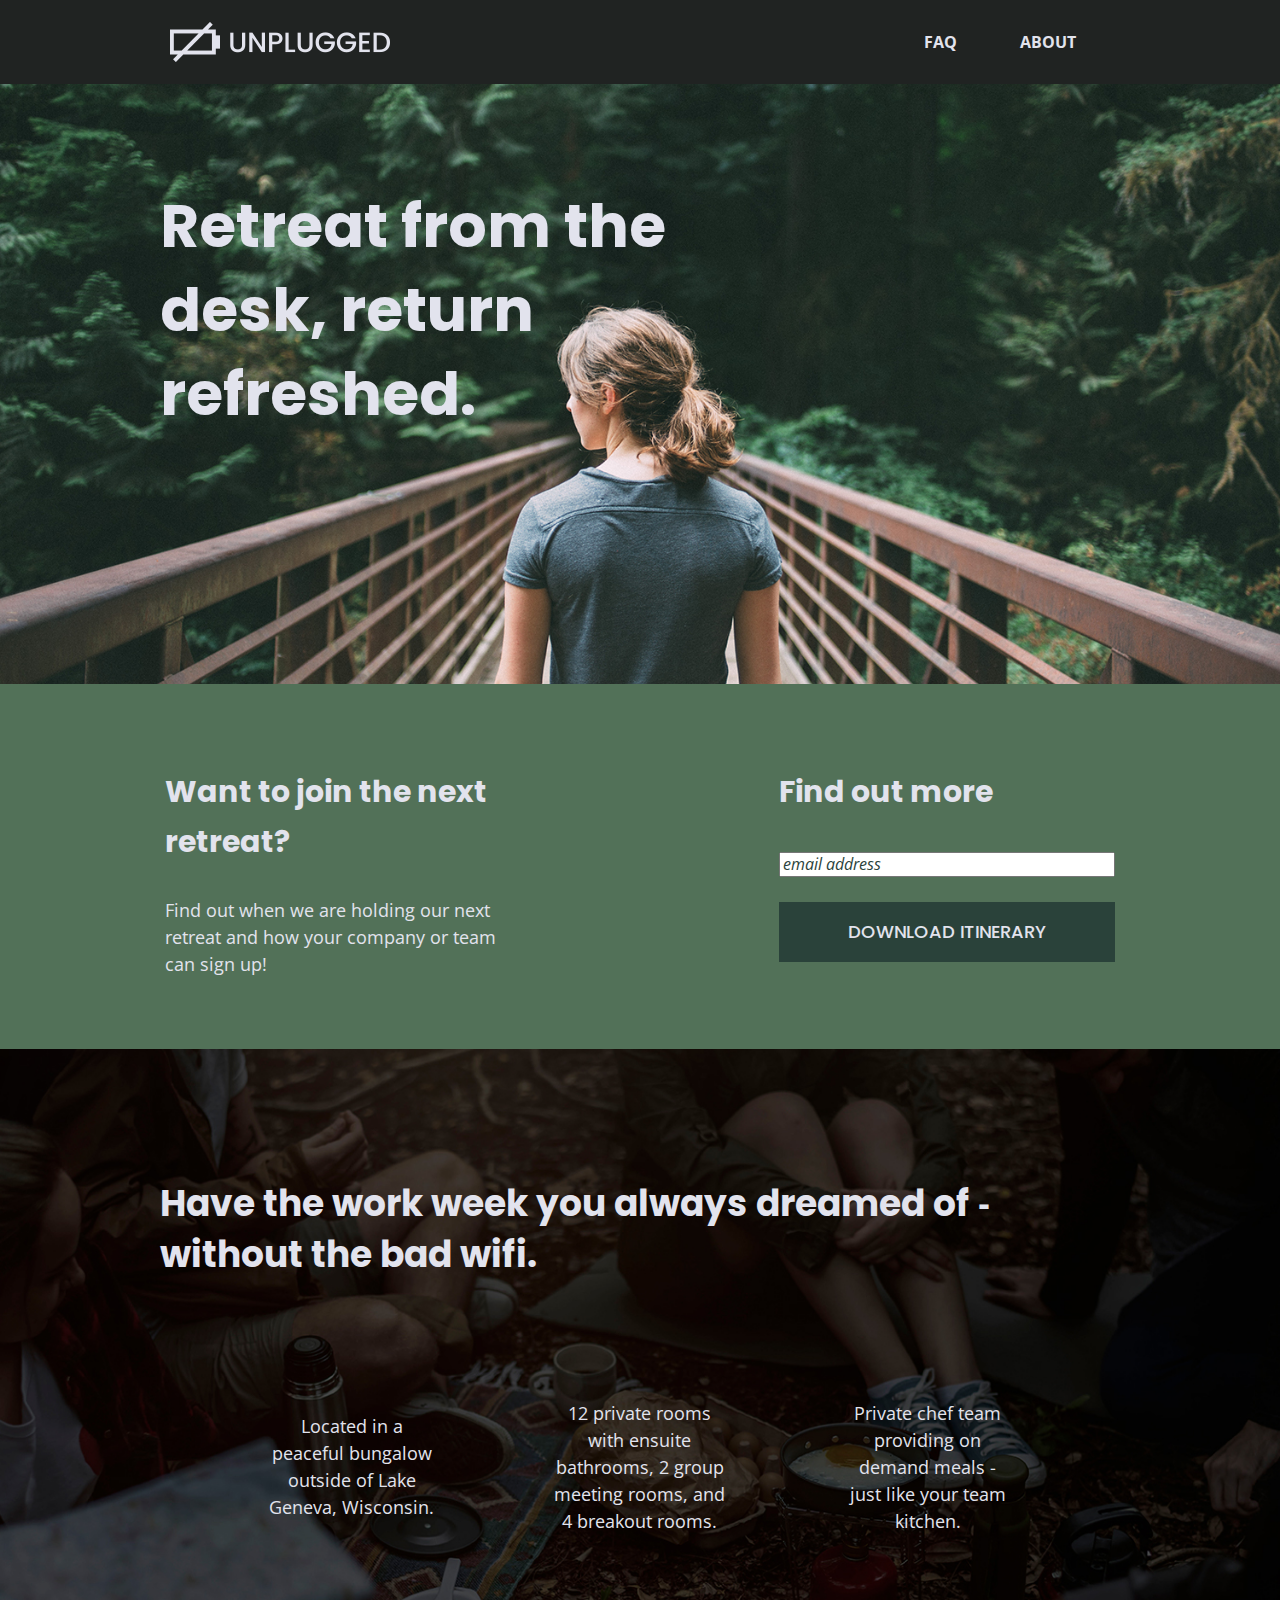
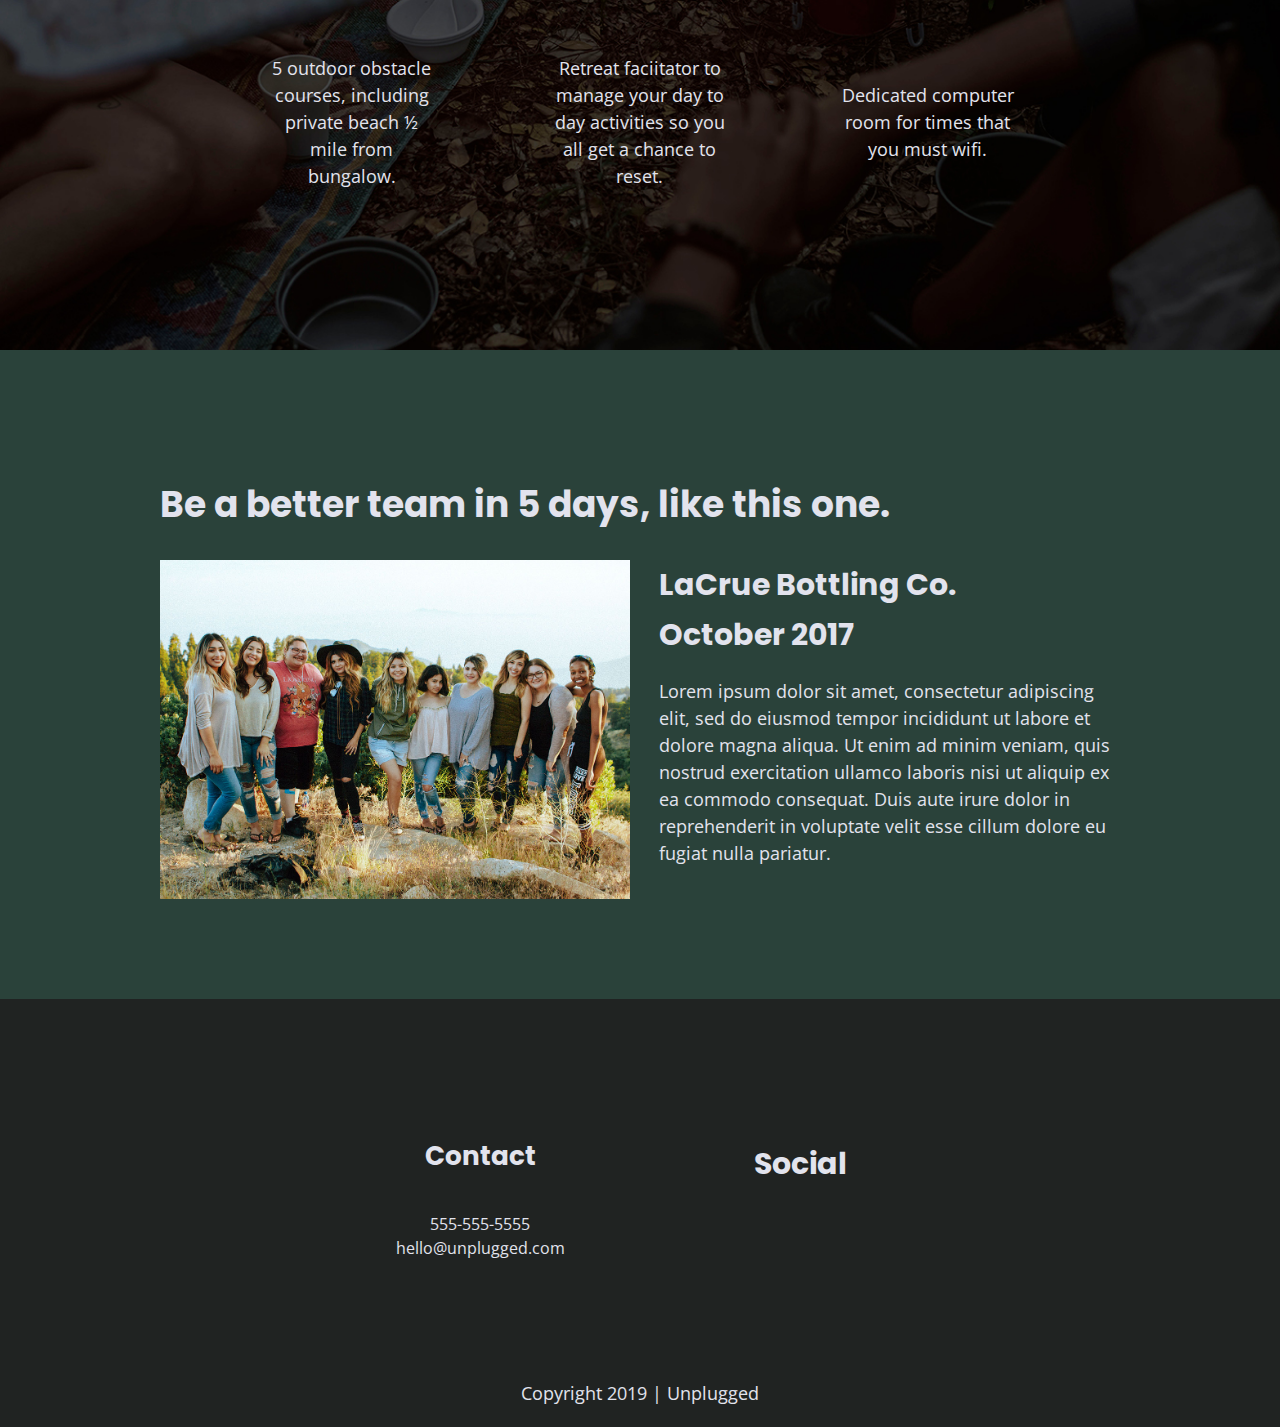
==== commit 0de7c827: "add fontawesome link to html, icons to html and CSS" ====
--- a/index.html
+++ b/index.html
@@ -18,7 +18,8 @@
     
 <!--Google Fonts-->  	
 <link href="https://fonts.googleapis.com/css?family=Open+Sans:400,700|Poppins:500,700" rel="stylesheet">
-    
+  
+<link rel="stylesheet" href="https://use.fontawesome.com/releases/v5.9.0/css/all.css" integrity="sha384-i1LQnF23gykqWXg6jxC2ZbCbUMxyw5gLZY6UiUS98LYV5unm8GWmfkIS6jqJfb4E" crossorigin="anonymous">
 </head>
 
 <body>
@@ -72,37 +73,37 @@
                 
             <article class="location-info">
                 <!--tent icon goes here -->
-                <p class="fontawesome-icon"></p>
+                <p class="fontawesome-icon"><i class="fas fa-campground"></i></p>
                 <p class="features-item-description">Located in a peaceful bungalow outside of Lake Geneva, Wisconsin.</p>
             </article>
 
             <article class="accomodations">
                 <!--bed icon goes here-->
-                <p class="fontawesome-icon"></p>
+                <p class="fontawesome-icon"><i class="fas fa-bed"></i></p>
                 <p class="features-item-description">12 private rooms with ensuite bathrooms, 2 group meeting rooms, and 4 breakout rooms.</p>
             </article>
 
             <article class="meals-info">
                 <!--utinsils icon goes here -->
-                <p class="fontawesome-icon"></p>
+                <p class="fontawesome-icon"><i class="fas fa-utensils"></i></p>
                 <p class="features-item-description">Private chef team providing on demand meals - just like your team kitchen.</p>
             </article>
 
             <article class="team-challenges">
                 <!--footprint icon goes here -->
-                <p class="fontawesome-icon"></p>
+                <p class="fontawesome-icon"><i class="fas fa-shoe-prints"></i></p>
                 <p class="features-item-description">5 outdoor obstacle courses, including private beach &half; mile from bungalow.</p>
             </article>
 
             <article class="facilitator-info">
                 <!--smiley face icon goes here -->
-                <p class="fontawesome-icon"></p>
+                <p class="fontawesome-icon"><i class="fas fa-smile"></i></p>
                 <p class="features-item-description">Retreat faciitator to manage your day to day activities so you all get a chance to reset.</p>
             </article>
 
             <article class="wifi-info">
                 <!--wifi icon goes here-->
-                <p class="fontawesome-icon"></p>
+                <p class="fontawesome-icon"><i class="fas fa-wifi"></i></p>
                 <p class="features-item-description">Dedicated computer room for times that you must wifi.</p>
             </article>
            </div>
--- a/css/main.css
+++ b/css/main.css
@@ -167,7 +167,7 @@
     margin: 50px 0;
 }
 
- /*****header footer base styles*****/
+ /*****header footer base styles - mobile*****/
 
 header, footer {
     display: flex;
@@ -314,6 +314,10 @@
     margin-bottom: 60px;
 }
 
+.features i {
+    font-size: 3.75em;
+    margin-bottom: 40px;
+}
 .features article {
     width: 55%;
     margin: 30px 0;
@@ -358,15 +362,14 @@
 
 /**************** About Page ******************/
 
-
-
 /* Mission */
+
 .mission {
     display: flex;
     justify-content: center;
     align-items: center;
     flex-flow: row wrap;
-    margin: 50px 0;
+    margin: 0;
 }
 
 .contact-section {
@@ -383,7 +386,19 @@
 
 /* Map */
 .map figure {
-    
+    width: 100%;
+    height: 0;
+    padding-bottom: 80%;
+    overflow: hidden;
+    position: relative;
+}
+
+.map iframe {
+    width: 100%;
+    height: 100%;
+    position: absolute;
+    top: 0;
+    left: 0;
 }
 
 /* Contact */
@@ -580,7 +595,7 @@
         width: 35%;
     }
     header nav {
-        width: 40%;
+        width: 25%;
     }
      .header-divider {
         display: none;
@@ -693,6 +708,9 @@
     .mission-content p {
         width: 45%;
     }
+    .map figure {
+        padding-bottom: 46.22%;
+    }
     .contact-section .content-wrapper h2 {
         width: 80%;
     }
@@ -752,7 +770,7 @@
 
     /**Header**/
      header figure {
-        width: 30%;
+        width: 25%;
     }
     /**Hero**/
     .hero-area h1 {
@@ -800,9 +818,11 @@
     .mission h2, .contact-section .contact-wrapper h2 {
         width: 90%;
     }
-    
+    .map figure {
+        padding-bottom: 38%;
+    }
     .contact-section .content-wrapper h2 {
-        margin-bottom: 15px;
+        margin-bottom: 5px;
     }
     
     
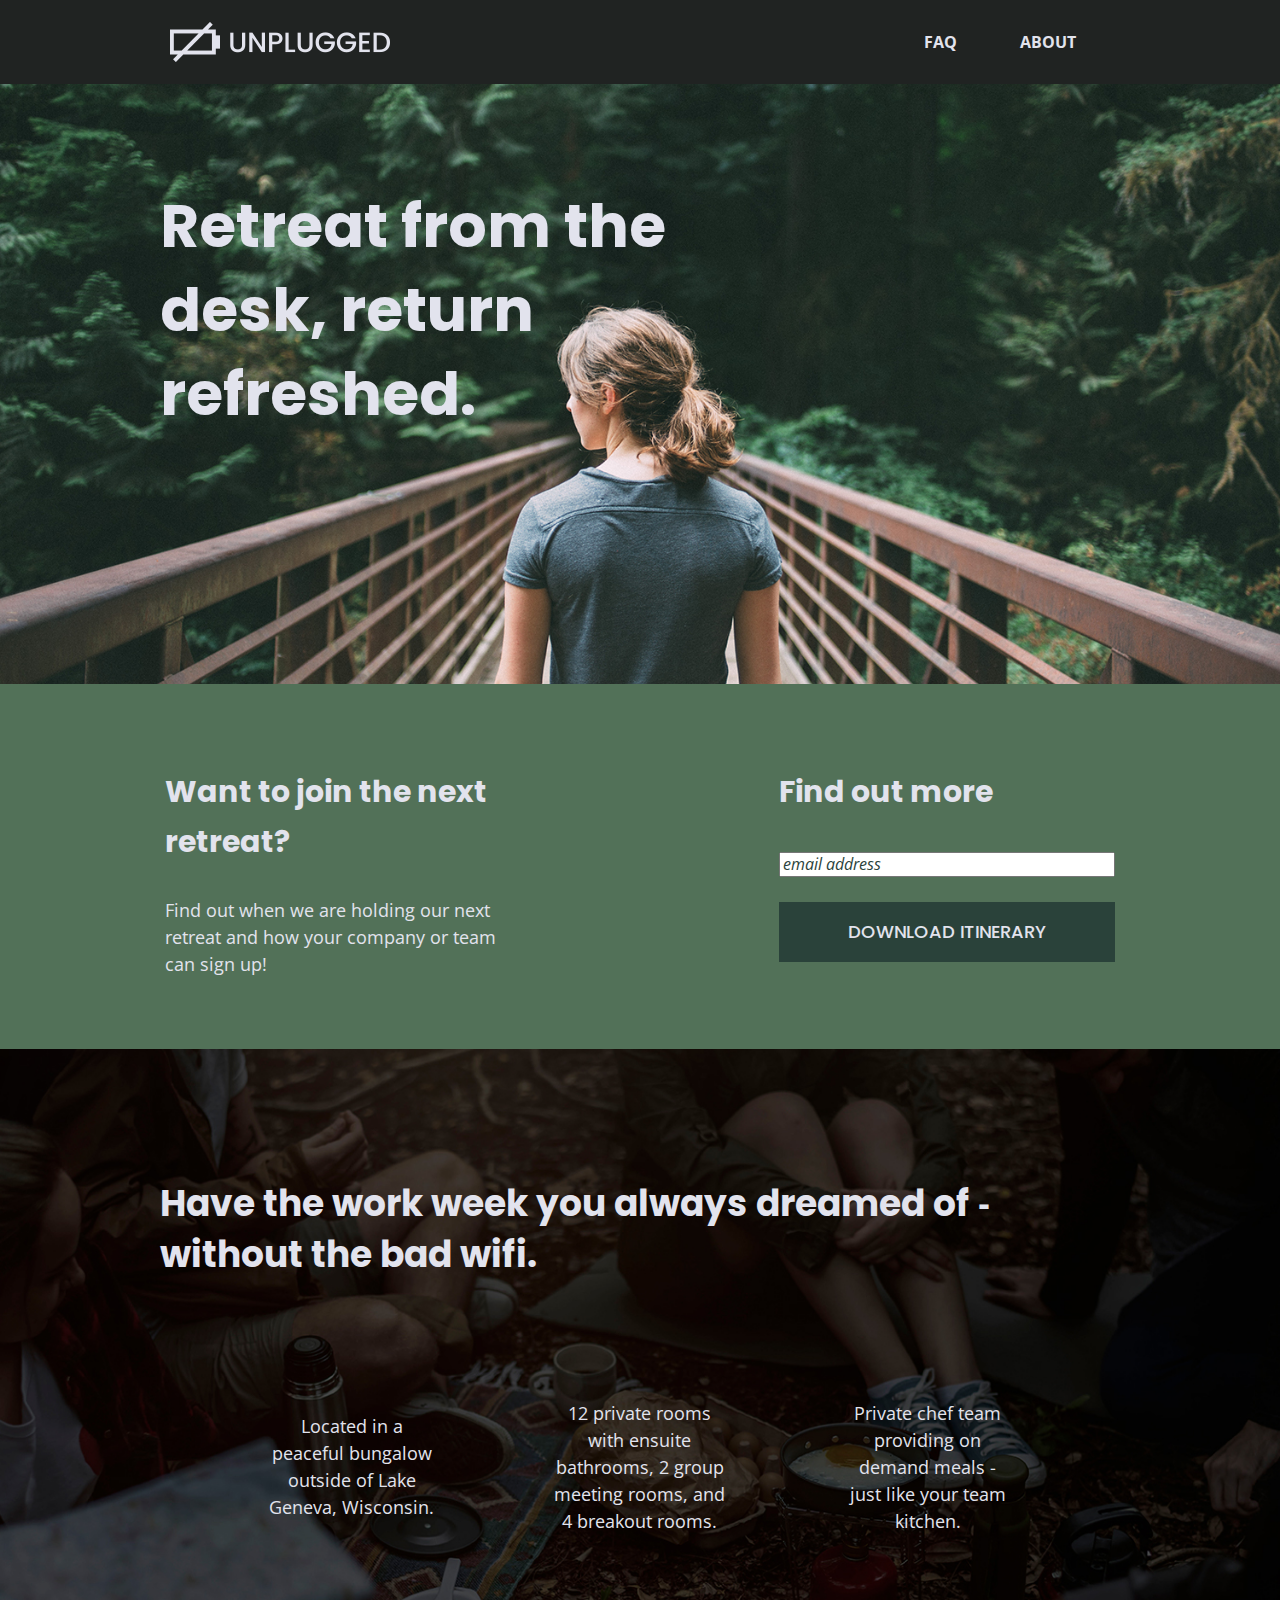
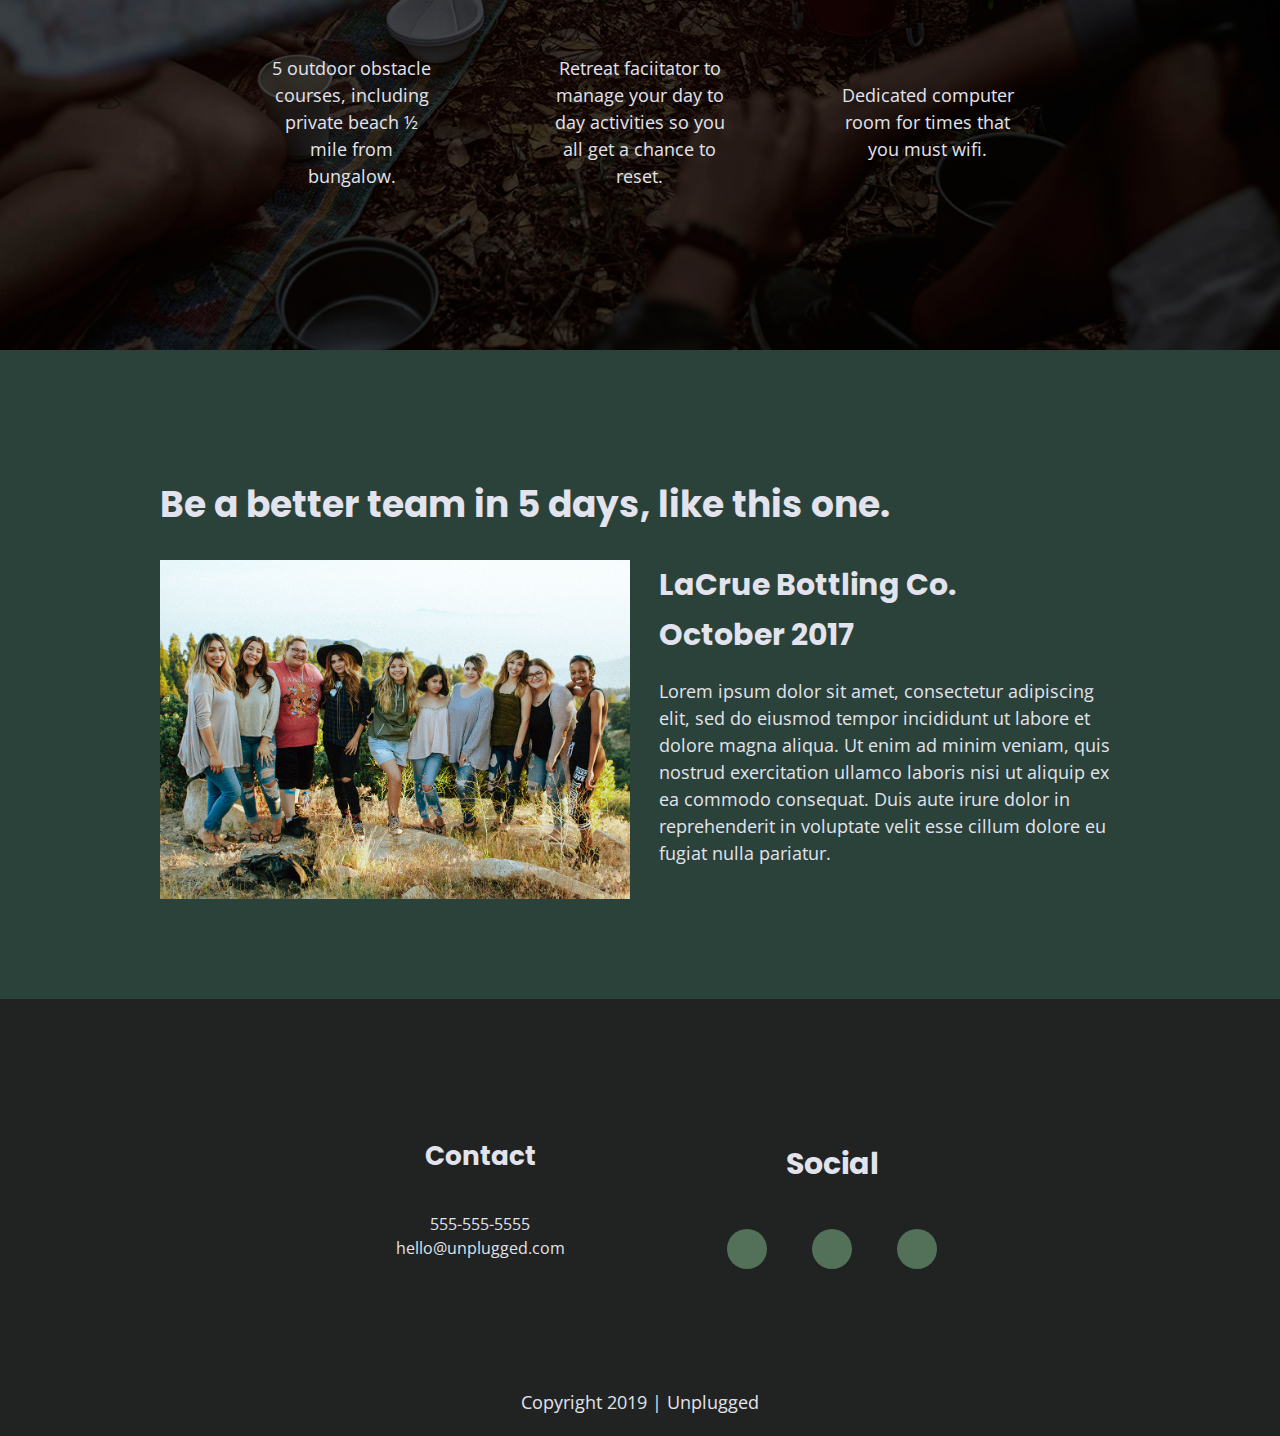
==== commit 45866f4b: "add social icons and styling to html and css" ====
--- a/index.html
+++ b/index.html
@@ -140,10 +140,10 @@
             <div class="social">
                     <h4>Social</h4>
                 <div class="social-icons">
-                    <p><a href="https://www.facebook.com/BellaU#!/BellaU" target="_blank"></a></p>
+                    <p><a href="https://www.facebook.com/BellaU#!/BellaU" target="_blank"><i class="fab fa-facebook-f"></i></a></p>
                     <!--other social links here-->
-                    <p><a href="https://twitter.com/BelladonnaU/followers" target="_blank"></a></p>
-                    <p><a href="https://www.instagram.com/mikkibu/" target="_blank"></a></p>
+                    <p><a href="https://twitter.com/BelladonnaU/followers" target="_blank"><i class="fab fa-twitter"></i></a></p>
+                    <p><a href="https://www.instagram.com/mikkibu/" target="_blank"><i class="fab fa-instagram"></i></a></p>
                 </div>
             </div>
         </div> <!--footer content ends -->
--- a/css/main.css
+++ b/css/main.css
@@ -228,6 +228,7 @@
 /*Footer */
 
 footer {
+    text-align: center;
     flex-direction: column;
 }
 
@@ -242,13 +243,10 @@
 
 footer .contact {
     margin-bottom: 50px;
-    text-align: center;
     font-style: normal;
 }
 
-.social h4 {
-    text-align: center;
-}
+
 footer .social-icons {
     display: flex;
     justify-content: space-around;
@@ -259,6 +257,15 @@
     display: flex;
     justify-content: center;
     align-items: center;
+    background: #527158;
+    border-radius: 50%;
+    width: 40px;
+    height: 40px;
+}
+footer .social-icons p i {
+    color: #e2e3ed;
+    font-size: 1.125em;
+     
 }
 
 footer .copyright {
@@ -689,7 +696,7 @@
         margin-bottom: 0;
     }
     footer .social {
-        width: 50%;
+        width: 40%;
         margin-bottom: 0;
     }
     
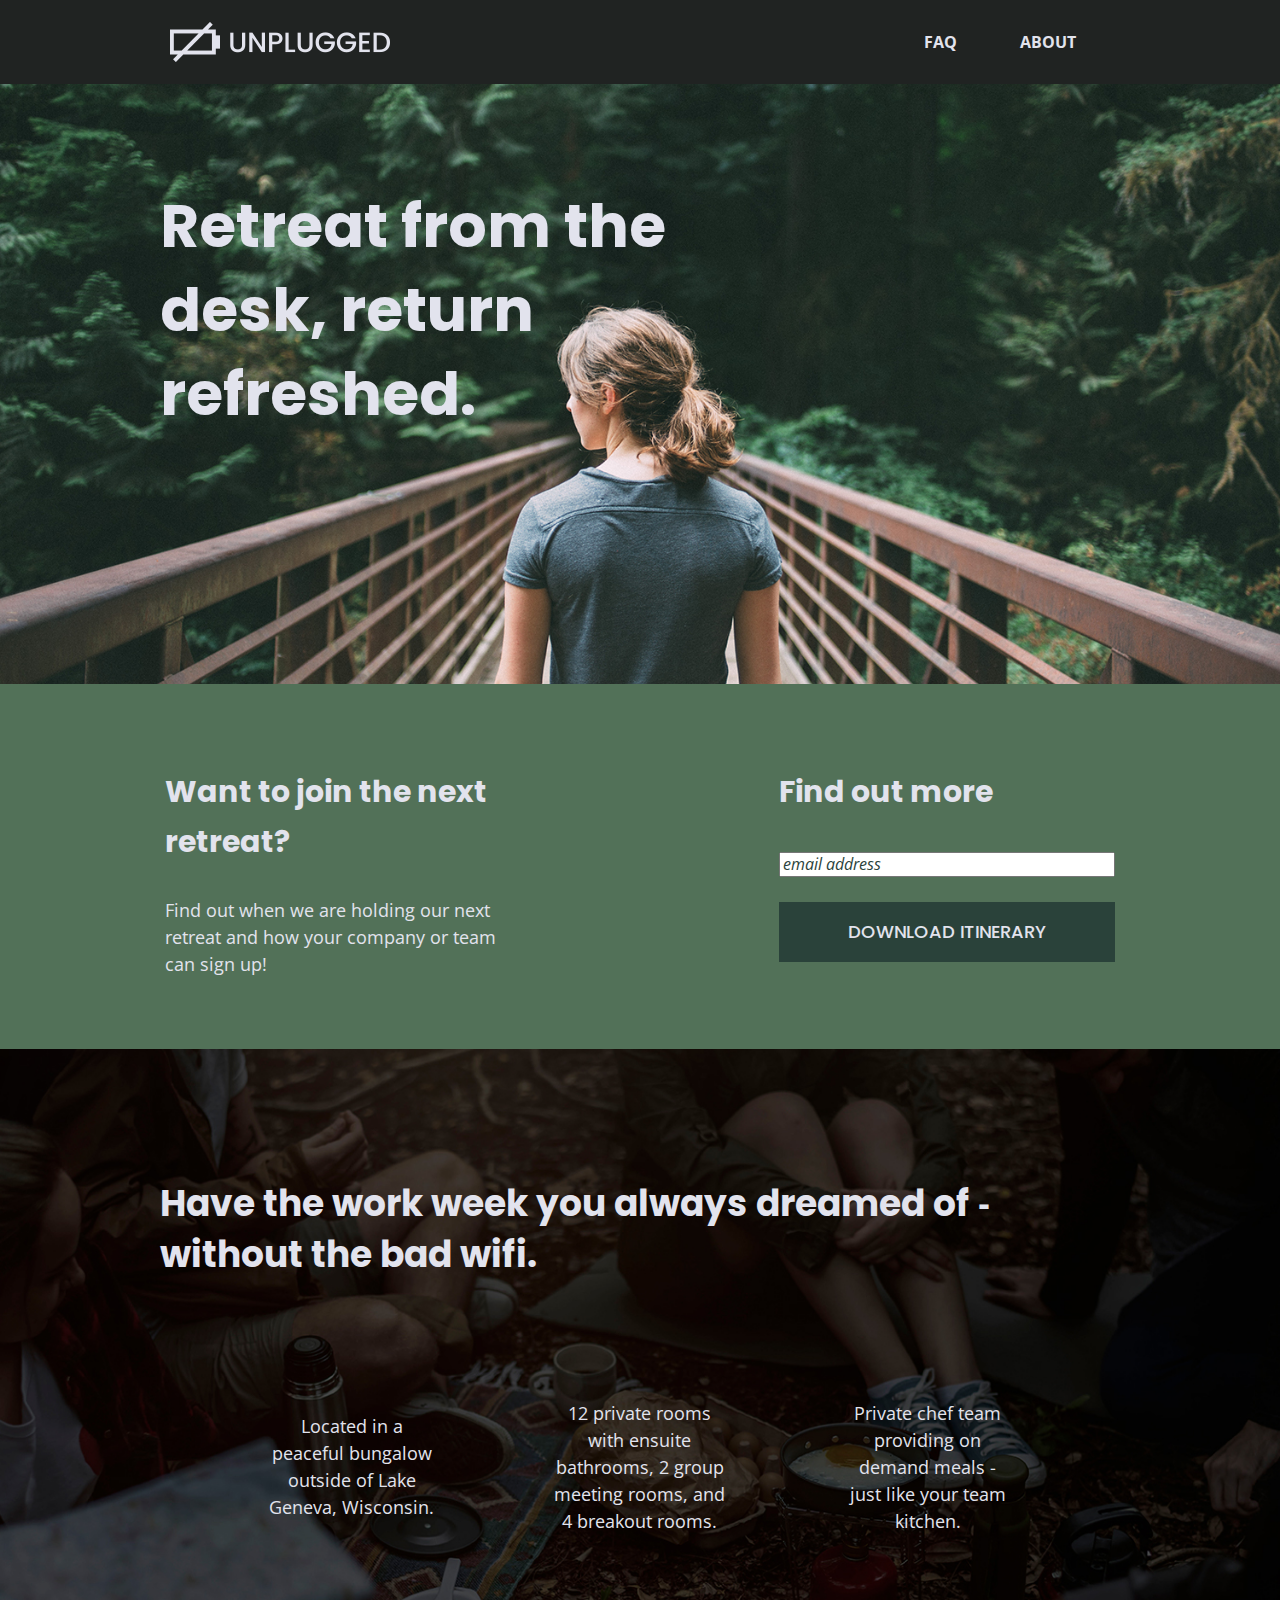
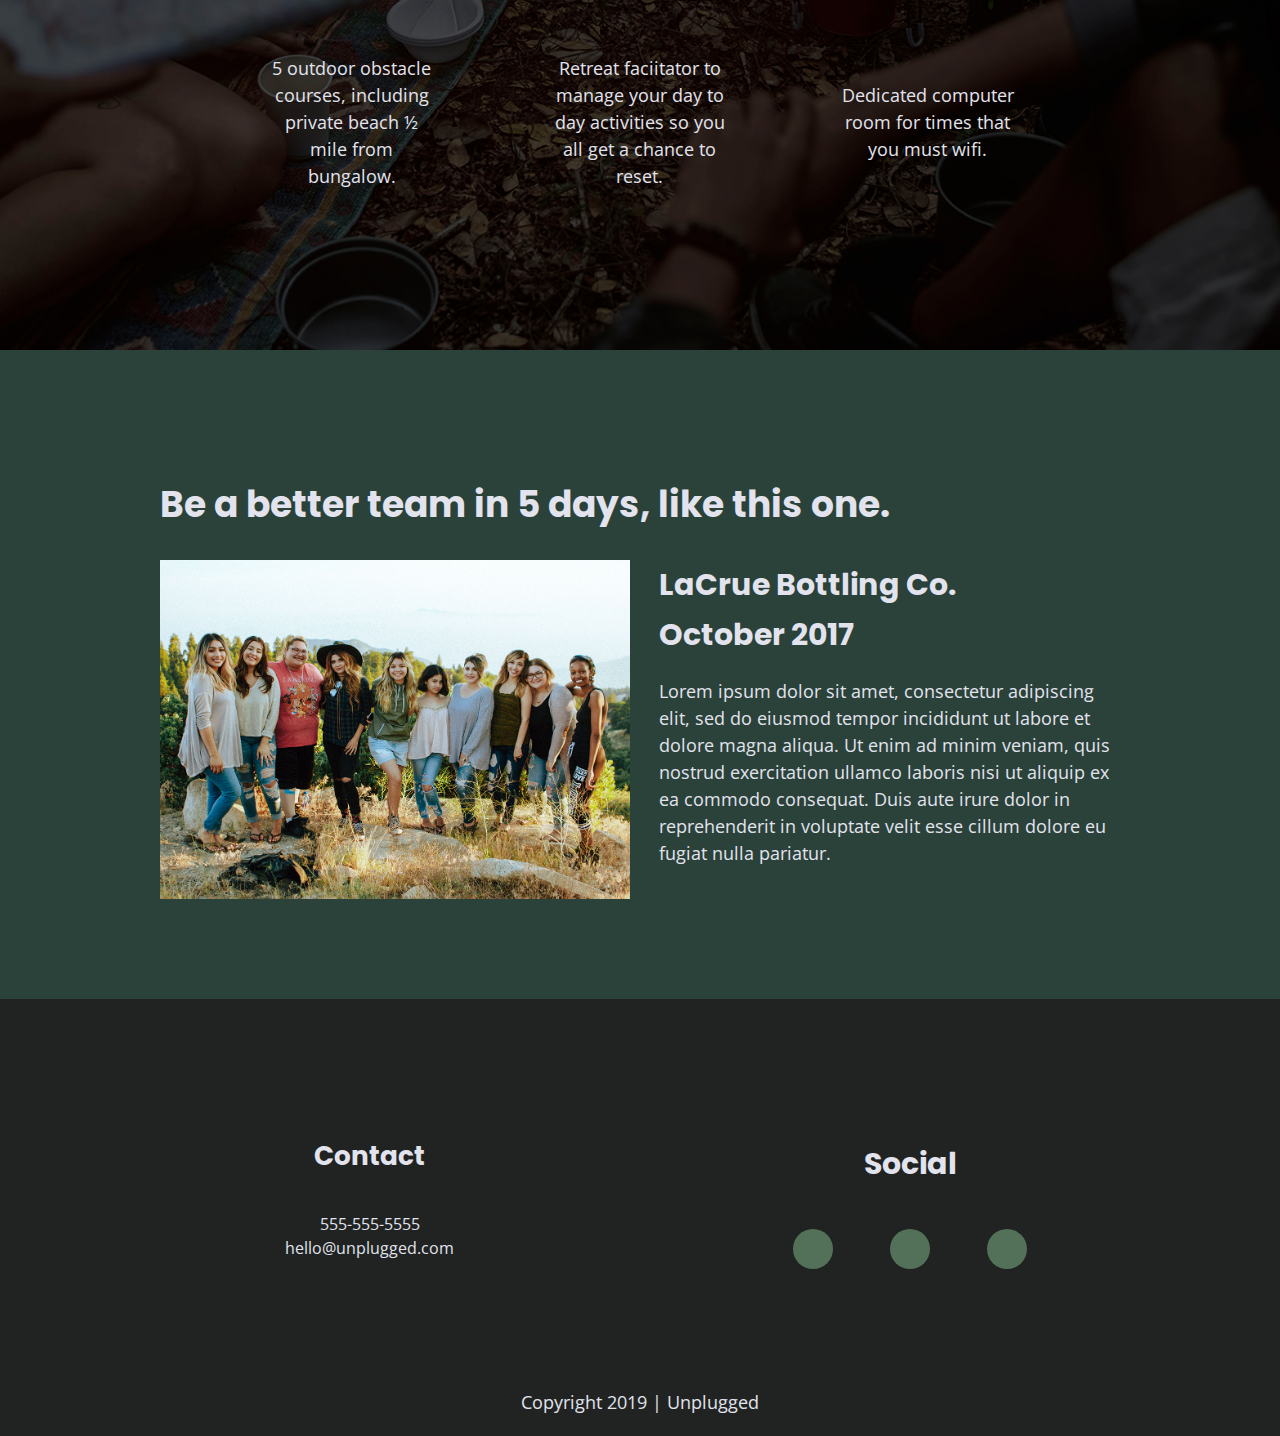
==== commit aa9c3738: "updated page links and css for appearance" ====
--- a/index.html
+++ b/index.html
@@ -30,7 +30,7 @@
 <!--header-->
 <header>
     <div class="content-wrapper">
-        <figure><a href=""><img src="img/Logo.png" alt="unplugged logo"></a></figure>
+        <figure><a href="index.html"><img src="img/Logo.png" alt="unplugged logo"></a></figure>
             <div class="header-divider"></div>    
             <nav>
                 <ul>
--- a/css/main.css
+++ b/css/main.css
@@ -237,7 +237,7 @@
 }
 
 .footer content-wrapper {
-    width: 55%;
+    width: 90%;
     margin: 50px 0;
 }
 
@@ -265,6 +265,7 @@
 footer .social-icons p i {
     color: #e2e3ed;
     font-size: 1.125em;
+    
      
 }
 
@@ -313,7 +314,7 @@
 .features {
     display: flex;
     justify-content: center;
-    align-content: center;
+    flex-flow: row wrap;
     background: url('../img/rawpixel-800820-unsplash1.jpg') center no-repeat #333;
     background-size: cover;
 }
@@ -323,7 +324,7 @@
 
 .features i {
     font-size: 3.75em;
-    margin-bottom: 40px;
+    margin: 0 0 40px 0;
 }
 .features article {
     width: 55%;
@@ -596,7 +597,7 @@
     header .content-wrapper {
         width: 100%;
         justify-content: space-between;
-        align-items: basline;
+        align-items: center;
     }
     header figure {
         width: 35%;
@@ -641,7 +642,7 @@
     .features article {
         display: flex;
         justify-content: center;
-        align-content: center;
+        align-items: center;
         flex-flow: column wrap;
         flex-basis: 50%;
         padding: 0;       
@@ -681,7 +682,7 @@
     /*Footer */
         
     footer .content-wrapper {
-        max-width: 640px;
+        max-width: 65%;
         margin: 100px 0;
     }
     
@@ -689,14 +690,15 @@
         display: flex;
         justify-content: space-between;
         align-content: center;
+        flex-direction: row;
 }
     
     footer .contact {
-        width: 50%;
+        width: 35%;
         margin-bottom: 0;
     }
     footer .social {
-        width: 40%;
+        width: 35%;
         margin-bottom: 0;
     }
     
@@ -713,7 +715,7 @@
         align-items: center;
     }
     .mission-content p {
-        width: 45%;
+        width: 40%;
     }
     .map figure {
         padding-bottom: 46.22%;
@@ -727,7 +729,7 @@
         align-items: flex-start;
     }
     .gen-info, .facilitator-info {
-        width: 50%;
+        width: 40%;
     }
     
     
@@ -736,14 +738,12 @@
         justify-content: space-between;
     }
     .faq-content {
-        flex-basis: 45%;
+        flex-basis: 40%;
     }
     .faq h2 {
         width: 100%;
     }
-    .faq {
-        flex-basis: 100%;
-    }
+    
     
 }
 
@@ -766,10 +766,7 @@
         font-size: 1.125em;
         line-height: 1.5em;
     }
-    input (type=button) {
-        font-size: 1.5em;
-    }
-    
+        
     .content-wrapper {
         max-width: 960px;
         margin: 100px 0;
@@ -846,7 +843,7 @@
     }
     
     .faq-content {
-        flex-basis: 44%;
+        flex-basis: 40%;
     }
     
     
